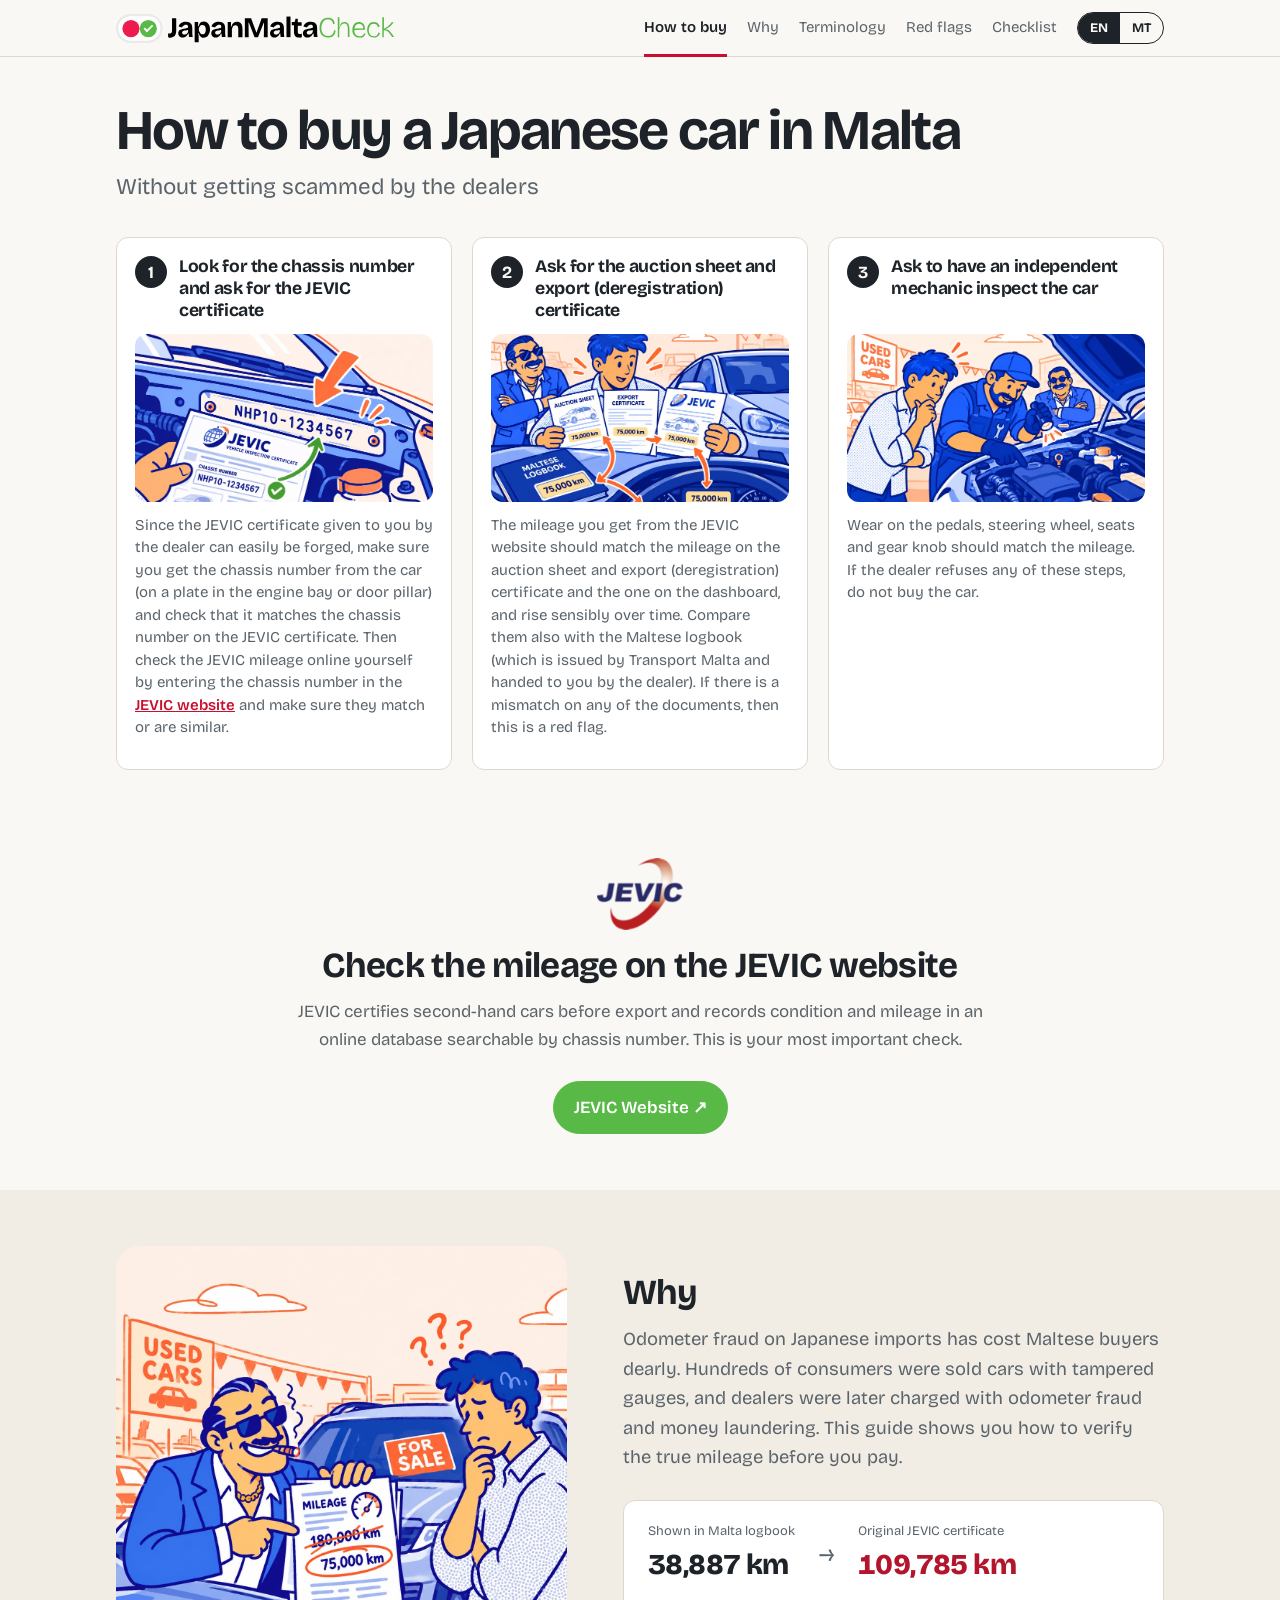
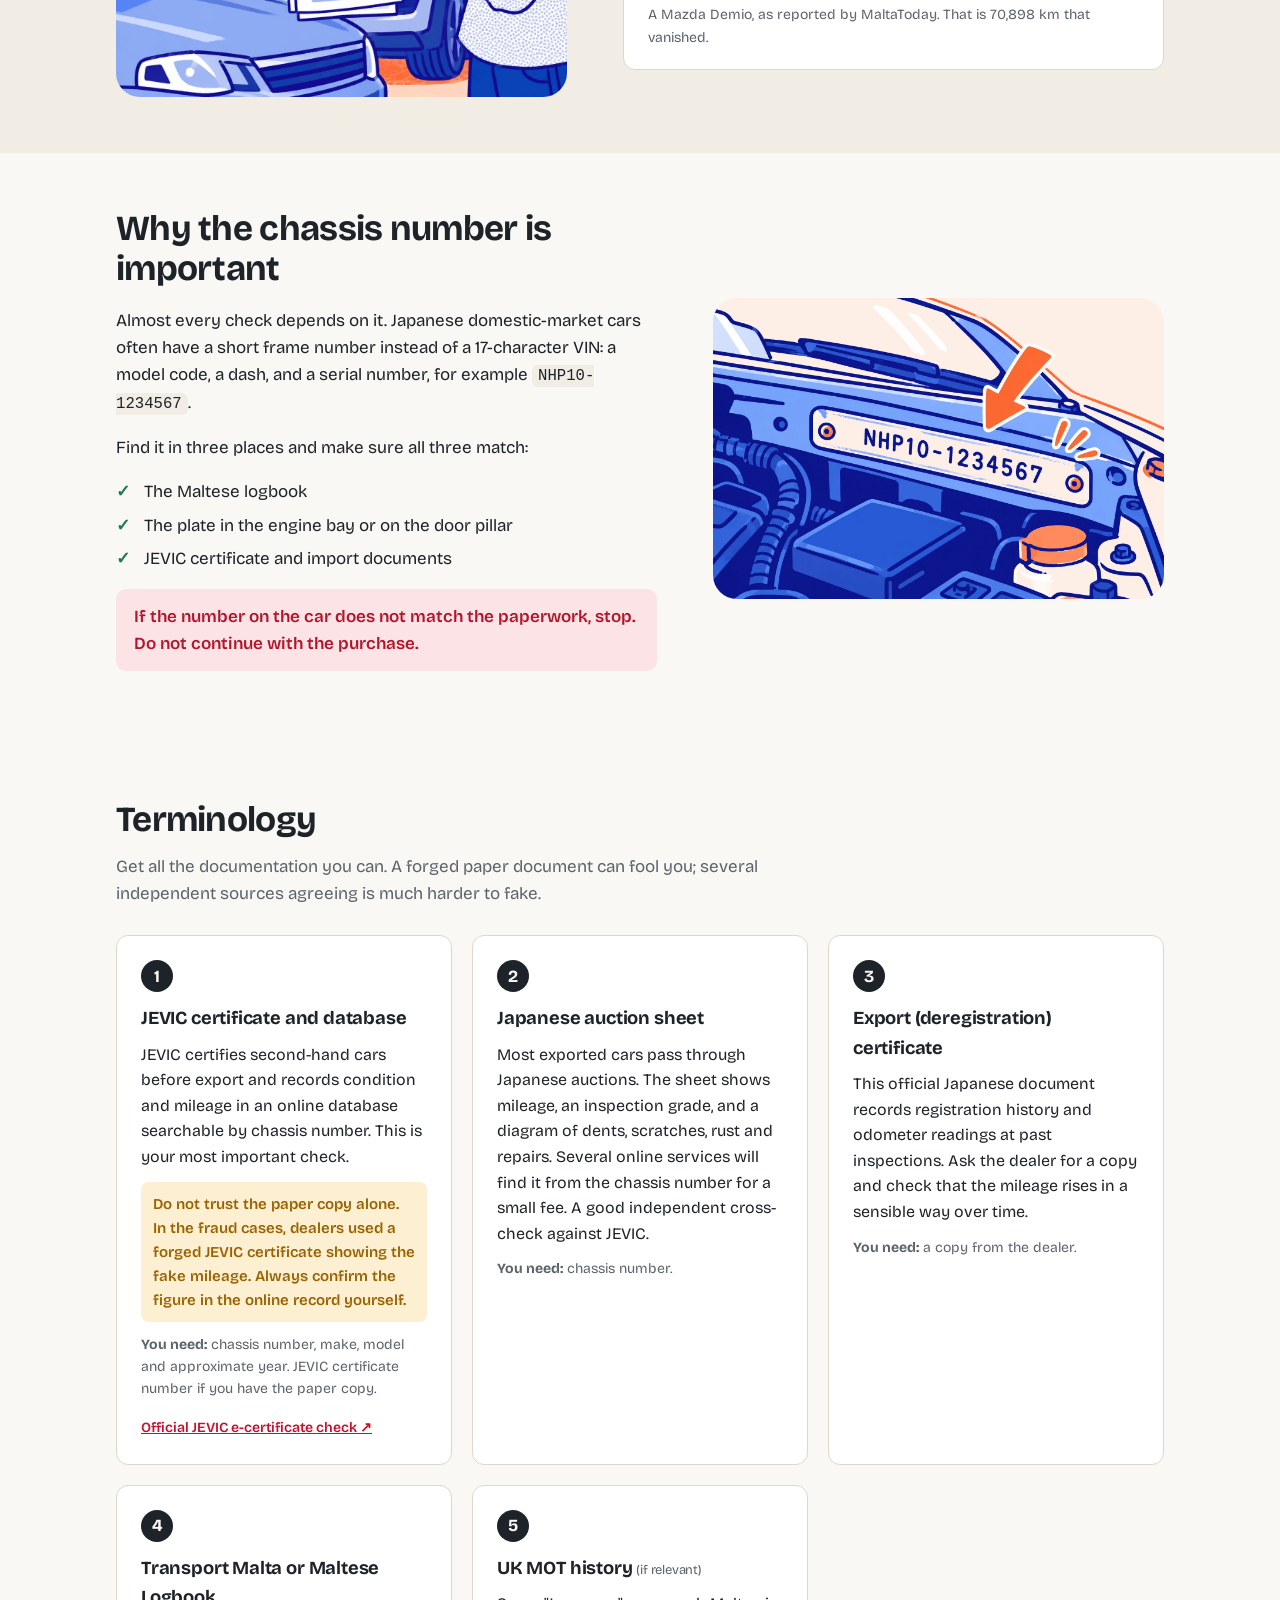
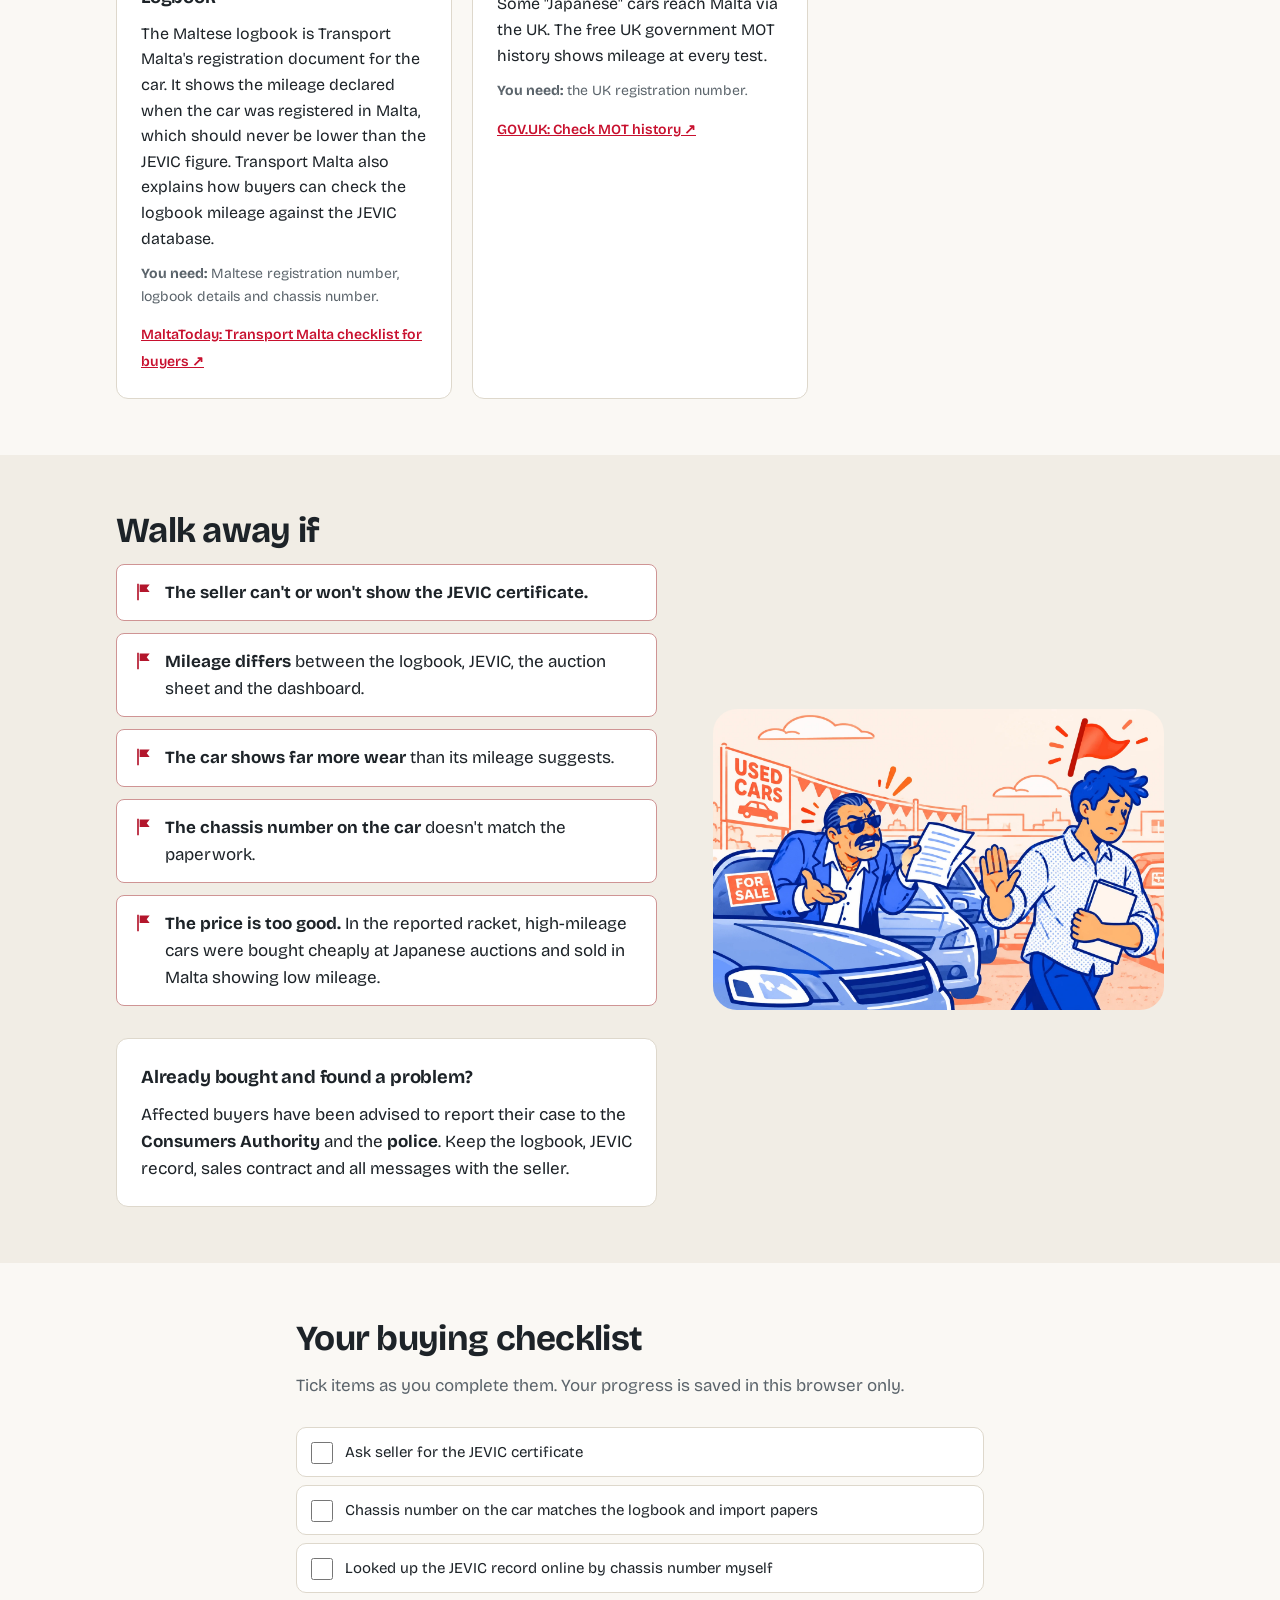
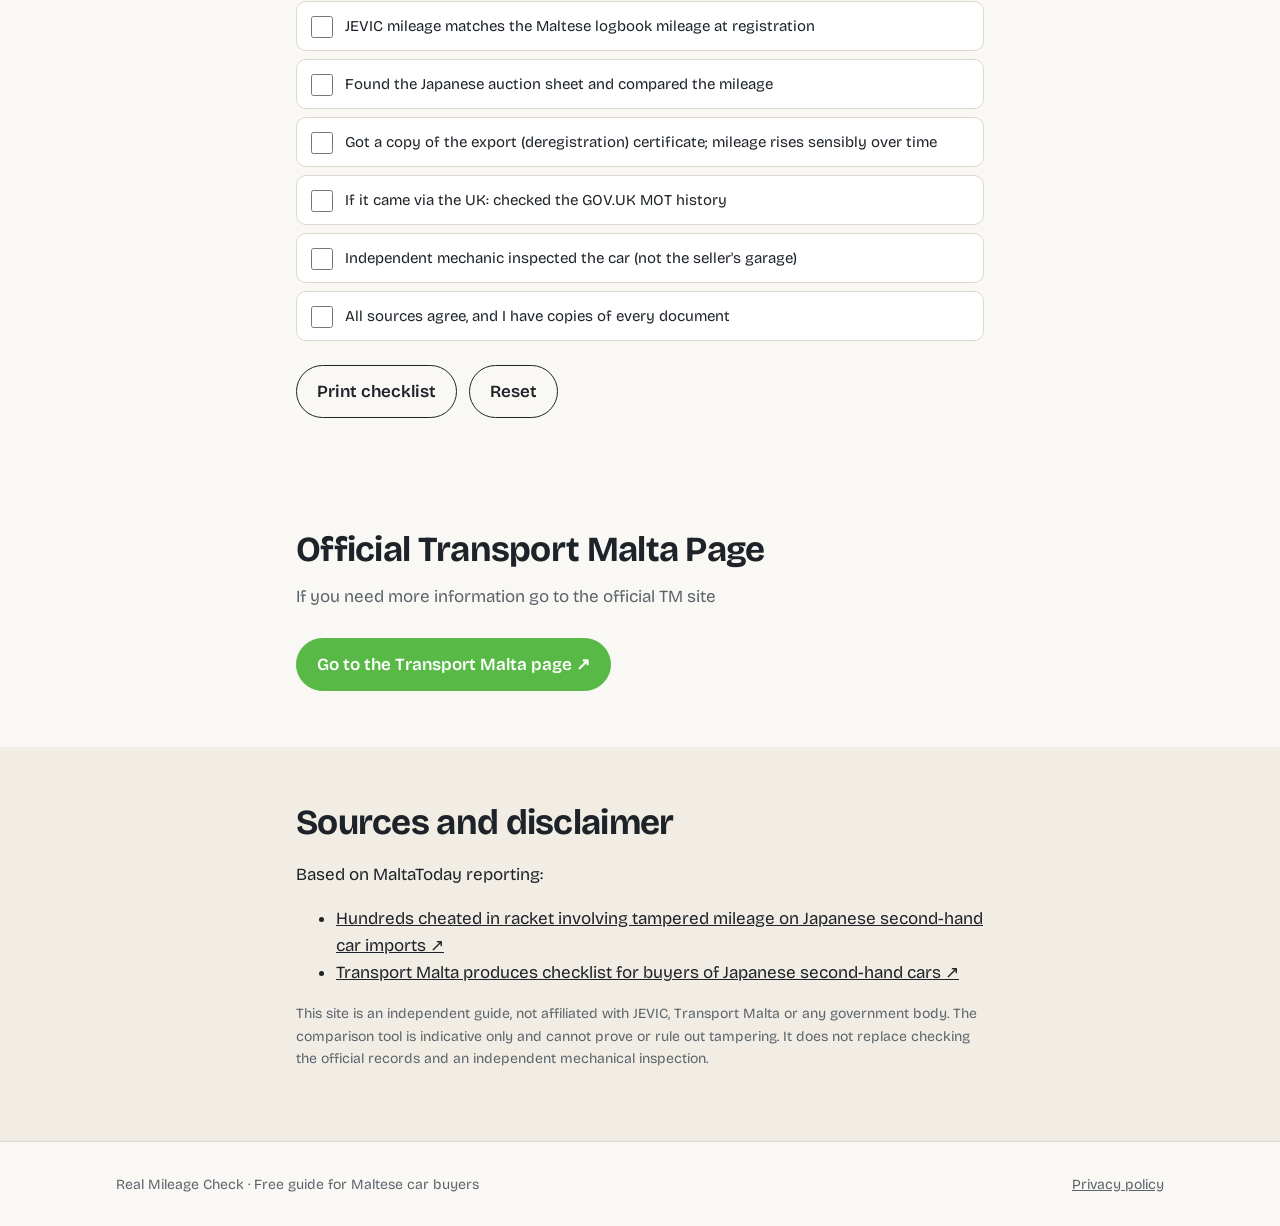
==== index.html @ 754ce918 "Add files via upload" ====
<!doctype html>
<html lang="en">
<head>
<meta charset="utf-8">
<meta name="viewport" content="width=device-width, initial-scale=1">
<title>Real Mileage Check – Japanese Imports in Malta</title>
<meta name="description" content="Free guide for Maltese buyers of Japanese second-hand cars. Check the chassis number against JEVIC, auction sheets and your logbook before you pay.">
<link rel="preconnect" href="https://fonts.googleapis.com">
<link rel="preconnect" href="https://fonts.gstatic.com" crossorigin>
<link href="https://fonts.googleapis.com/css2?family=Bricolage+Grotesque:opsz,wght@12..96,400..800&display=swap" rel="stylesheet">
<link rel="stylesheet" href="styles.css">
</head>
<body>

<header class="top">
  <div class="wrap top-inner">
    <a class="brand" href="#top" aria-label="Real Mileage Check home">
      <img src="logo.svg" alt="JMC" class="logo" width="282" height="29">
    </a>
    <div class="top-right">
      <nav aria-label="Main">
        <a href="#top" data-i18n="nav.check">How to buy</a>
        <a href="#why" data-i18n="nav.why">Why</a>
        <a href="#sources" data-i18n="nav.sources">Terminology</a>
        <a href="#flags" data-i18n="nav.flags">Red flags</a>
        <a href="#checklist" data-i18n="nav.checklist">Checklist</a>
      </nav>
      <div class="lang" role="group" aria-label="Language">
        <button type="button" data-lang="en" aria-pressed="true">EN</button>
        <button type="button" data-lang="mt" aria-pressed="false">MT</button>
      </div>
    </div>
  </div>
</header>

<main>

<section class="hero" id="top">
  <div class="wrap">
    <h1 data-i18n="hero.h1">How to buy a Japanese car in Malta</h1>
    <p class="hero-sub" data-i18n="hero.sub">Without getting scammed by the dealers</p>
    <ol class="steps">
      <li class="step">
        <div class="step-head">
          <span class="num" aria-hidden="true">1</span>
          <h2 data-i18n="step1.h">Look for the chassis number and ask for the JEVIC certificate</h2>
        </div>
        <img class="step-img" src="jevic-chassis.webp" alt="A JEVIC certificate held next to the engine-bay plate, with an arrow showing that both chassis numbers match" width="768" height="512" data-i18n-alt="step1.alt">
        <p data-i18n="step1.p">Since the JEVIC certificate given to you by the dealer can easily be forged, make sure you get the chassis number from the car (on a plate in the engine bay or door pillar) and check that it matches the chassis number on the JEVIC certificate. Then check the JEVIC mileage online yourself by entering the chassis number in the <a href="https://ecert.jenesis-it.com/odo" target="_blank" rel="noopener">JEVIC website</a> and make sure they match or are similar.</p>
      </li>
      <li class="step">
        <div class="step-head">
          <span class="num" aria-hidden="true">2</span>
          <h2 data-i18n="step2.h">Ask for the auction sheet and export (deregistration) certificate</h2>
        </div>
        <img class="step-img" src="compare-docs.webp" alt="A buyer holding the auction sheet, export (deregistration) certificate and JEVIC certificate, all showing 75,000 km, matching the Maltese logbook and the dashboard" width="768" height="512" data-i18n-alt="step2.alt">
        <p data-i18n="step2.p">The mileage you get from the JEVIC website should match the mileage on the auction sheet and export (deregistration) certificate and the one on the dashboard, and rise sensibly over time. Compare them also with the Maltese logbook (which is issued by Transport Malta and handed to you by the dealer). If there is a mismatch on any of the documents, then this is a red flag.</p>
      </li>
      <li class="step">
        <div class="step-head">
          <span class="num" aria-hidden="true">3</span>
          <h2 data-i18n="step3.h">Ask to have an independent mechanic inspect the car</h2>
        </div>
        <img class="step-img" src="mechanic.webp" alt="An independent mechanic inspecting a car engine with a torch while the buyer watches and the dealer looks on with arms crossed" width="768" height="512" data-i18n-alt="step3.alt">
        <p data-i18n="step3.p">Wear on the pedals, steering wheel, seats and gear knob should match the mileage. If the dealer refuses any of these steps, do not buy the car.</p>
      </li>
    </ol>
  </div>
</section>

<section class="sec" id="jevic-check">
  <div class="wrap narrow">
    <img class="jevic-logo" src="jevic-logo.png" alt="JEVIC logo" width="86" height="72">
    <h2 data-i18n="jevic.h">Check the mileage on the JEVIC website</h2>
    <p class="sub" data-i18n="jevic.sub">JEVIC certifies second-hand cars before export and records condition and mileage in an online database searchable by chassis number. This is your most important check.</p>
    <a class="btn primary" id="jevic-lookup" href="https://www.jevic.com/en/customerportal/" target="_blank" rel="noopener" data-i18n="lookup.btn">JEVIC Website ↗</a>
  </div>
</section>

<section class="sec alt" id="why">
  <div class="wrap why-grid">
    <div class="why-text">
    <h2 data-i18n="why.h">Why</h2>
    <p class="lead" data-i18n="why.lead">Odometer fraud on Japanese imports has cost Maltese buyers dearly. Hundreds of consumers were sold cars with tampered gauges, and dealers were later charged with odometer fraud and money laundering. This guide shows you how to verify the true mileage before you pay.</p>
    <dl class="case" aria-label="Real case from the 2022 reports">
      <div><dt data-i18n="case.l1">Shown in Malta logbook</dt><dd>38,887 km</dd></div>
      <div class="arrow" aria-hidden="true">→</div>
      <div><dt data-i18n="case.l2">Original JEVIC certificate</dt><dd class="bad">109,785 km</dd></div>
      <p class="case-note" data-i18n="case.note">A Mazda Demio, as reported by MaltaToday. That is 70,898 km that vanished.</p>
    </dl>
    </div>
    <img class="why-img" src="why.webp" alt="A used car dealer pointing at a mileage document that shows 180,000 km crossed out and 75,000 km written in, while a worried buyer looks on" width="627" height="627" loading="lazy" data-i18n-alt="why.alt">
  </div>
</section>

<section class="sec" id="chassis-info">
  <div class="wrap chassis-grid">
    <div class="chassis-text">
    <h2 data-i18n="chassis.h">Why the chassis number is important</h2>
    <p data-i18n="chassis.p1">Almost every check depends on it. Japanese domestic-market cars often have a short frame number instead of a 17-character VIN: a model code, a dash, and a serial number, for example <code>NHP10-1234567</code>.</p>
    <p data-i18n="chassis.p2">Find it in three places and make sure all three match:</p>
    <ul class="ticks">
      <li data-i18n="chassis.l1">The Maltese logbook</li>
      <li data-i18n="chassis.l2">The plate in the engine bay or on the door pillar</li>
      <li data-i18n="chassis.l3">JEVIC certificate and import documents</li>
    </ul>
    <p class="note" data-i18n="chassis.note">If the number on the car does not match the paperwork, stop. Do not continue with the purchase.</p>
    </div>
    <img class="chassis-img" src="chassis.webp" alt="Engine bay of a Japanese car with an arrow pointing to the frame number plate reading NHP10-1234567" width="768" height="512" loading="lazy" data-i18n-alt="chassis.alt">
  </div>
</section>

<section class="sec" id="sources">
  <div class="wrap">
    <h2 data-i18n="src.h">Terminology</h2>
    <p class="sub" data-i18n="src.sub">Get all the documentation you can. A forged paper document can fool you; several independent sources agreeing is much harder to fake.</p>

    <div class="cards">
      <article class="card">
        <span class="num">1</span>
        <h3 data-i18n="s1.h">JEVIC certificate and database</h3>
        <p data-i18n="s1.p">JEVIC certifies second-hand cars before export and records condition and mileage in an online database searchable by chassis number. This is your most important check.</p>
        <p class="warn" data-i18n="s1.warn">Do not trust the paper copy alone. In the fraud cases, dealers used a forged JEVIC certificate showing the fake mileage. Always confirm the figure in the online record yourself.</p>
        <p class="need" data-i18n="s1.need"><strong>You need:</strong> chassis number, make, model and approximate year. JEVIC certificate number if you have the paper copy.</p>
        <a class="ext" href="https://ecert.jenesis-it.com/odo" target="_blank" rel="noopener" data-i18n="s1.link">Official JEVIC e-certificate check ↗</a>
      </article>

      <article class="card">
        <span class="num">2</span>
        <h3 data-i18n="s3.h">Japanese auction sheet</h3>
        <p data-i18n="s3.p">Most exported cars pass through Japanese auctions. The sheet shows mileage, an inspection grade, and a diagram of dents, scratches, rust and repairs. Several online services will find it from the chassis number for a small fee. A good independent cross-check against JEVIC.</p>
        <p class="need" data-i18n="s3.need"><strong>You need:</strong> chassis number.</p>
      </article>

      <article class="card">
        <span class="num">3</span>
        <h3 data-i18n="s4.h">Export (deregistration) certificate</h3>
        <p data-i18n="s4.p">This official Japanese document records registration history and odometer readings at past inspections. Ask the dealer for a copy and check that the mileage rises in a sensible way over time.</p>
        <p class="need" data-i18n="s4.need"><strong>You need:</strong> a copy from the dealer.</p>
      </article>

      <article class="card">
        <span class="num">4</span>
        <h3 data-i18n="s2.h">Transport Malta or Maltese Logbook</h3>
        <p data-i18n="s2.p">The Maltese logbook is Transport Malta's registration document for the car. It shows the mileage declared when the car was registered in Malta, which should never be lower than the JEVIC figure. Transport Malta also explains how buyers can check the logbook mileage against the JEVIC database.</p>
        <p class="need" data-i18n="s2.need"><strong>You need:</strong> Maltese registration number, logbook details and chassis number.</p>
        <a class="ext" href="https://www.maltatoday.com.mt/news/national/117196/transport_malta_produces_checklist_for_buyers_of_japanese_secondhand_cars" target="_blank" rel="noopener" data-i18n="s2.link">MaltaToday: Transport Malta checklist for buyers ↗</a>
      </article>

      <article class="card">
        <span class="num">5</span>
        <h3 data-i18n="s5.h">UK MOT history <span class="opt">(if relevant)</span></h3>
        <p data-i18n="s5.p">Some "Japanese" cars reach Malta via the UK. The free UK government MOT history shows mileage at every test.</p>
        <p class="need" data-i18n="s5.need"><strong>You need:</strong> the UK registration number.</p>
        <a class="ext" href="https://www.gov.uk/check-mot-history" target="_blank" rel="noopener" data-i18n="s5.link">GOV.UK: Check MOT history ↗</a>
      </article>
    </div>
  </div>
</section>

<aside class="ad-slot" data-slot="a" hidden aria-label="Advertisement"><span class="ad-label" data-i18n="ad.label">Advertisement</span></aside>

<section class="sec alt" id="flags">
  <div class="wrap flags-grid">
    <div class="flags-text">
    <h2 data-i18n="flags.h">Walk away if</h2>
    <ul class="flags">
      <li data-i18n="flags.1"><strong>The seller can't or won't show the JEVIC certificate.</strong></li>
      <li data-i18n="flags.2"><strong>Mileage differs</strong> between the logbook, JEVIC, the auction sheet and the dashboard.</li>
      <li data-i18n="flags.3"><strong>The car shows far more wear</strong> than its mileage suggests.</li>
      <li data-i18n="flags.4"><strong>The chassis number on the car</strong> doesn't match the paperwork.</li>
      <li data-i18n="flags.5"><strong>The price is too good.</strong> In the reported racket, high-mileage cars were bought cheaply at Japanese auctions and sold in Malta showing low mileage.</li>
    </ul>
    <div class="callout">
      <h3 data-i18n="flags.ch">Already bought and found a problem?</h3>
      <p data-i18n="flags.cp">Affected buyers have been advised to report their case to the <strong>Consumers Authority</strong> and the <strong>police</strong>. Keep the logbook, JEVIC record, sales contract and all messages with the seller.</p>
    </div>
    </div>
    <img class="flags-img" src="redflag.webp" alt="A buyer holding up a hand to stop a pushy car dealer, with a red flag above the buyer's head" width="768" height="512" loading="lazy" data-i18n-alt="flags.alt">
  </div>
</section>

<section class="sec" id="checklist">
  <div class="wrap narrow">
    <h2 data-i18n="chk.h">Your buying checklist</h2>
    <p class="sub" data-i18n="chk.sub">Tick items as you complete them. Your progress is saved in this browser only.</p>
    <ul class="check" id="checklist-list"></ul>
    <div class="actions">
      <button class="btn" id="print-btn" type="button" data-i18n="chk.print">Print checklist</button>
      <button class="btn" id="reset-check" type="button" data-i18n="chk.reset">Reset</button>
    </div>
  </div>
</section>

<aside class="ad-slot" data-slot="b" hidden aria-label="Advertisement"><span class="ad-label" data-i18n="ad.label">Advertisement</span></aside>

<section class="sec" id="transport-malta">
  <div class="wrap narrow">
    <h2 data-i18n="tm.h">Official Transport Malta Page</h2>
    <p class="sub" data-i18n="tm.sub">If you need more information go to the official TM site</p>
    <a class="btn primary" href="https://www.transport.gov.mt/news/how-to-check-if-your-car-has-been-tampered-with-5644" target="_blank" rel="noopener" data-i18n="tm.btn">Go to the Transport Malta page ↗</a>
  </div>
</section>

<section class="sec alt" id="about">
  <div class="wrap narrow">
    <h2 data-i18n="about.h">Sources and disclaimer</h2>
    <p data-i18n="about.p">Based on MaltaToday reporting:</p>
    <ul>
      <li><a href="https://maltatoday.com.mt/news/national/117134/hundreds_cheated_racket_tampered_mileage_japanese_car_imports" target="_blank" rel="noopener" data-i18n="about.l1">Hundreds cheated in racket involving tampered mileage on Japanese second-hand car imports ↗</a></li>
      <li><a href="https://www.maltatoday.com.mt/news/national/117196/transport_malta_produces_checklist_for_buyers_of_japanese_secondhand_cars" target="_blank" rel="noopener" data-i18n="about.l2">Transport Malta produces checklist for buyers of Japanese second-hand cars ↗</a></li>
    </ul>
    <p class="small" data-i18n="about.small">This site is an independent guide, not affiliated with JEVIC, Transport Malta or any government body. The comparison tool is indicative only and cannot prove or rule out tampering. It does not replace checking the official records and an independent mechanical inspection.</p>
  </div>
</section>

</main>

<footer class="foot"><div class="wrap foot-inner"><span data-i18n="foot">Real Mileage Check · Free guide for Maltese car buyers</span> <a href="privacy.html" data-i18n="foot.privacy">Privacy policy</a></div></footer>

<script src="i18n.js"></script>
<script src="app.js"></script>
<script src="ads.js"></script>
</body>
</html>
---- styles.css ----
:root {
  --bg: #faf8f4;
  --bg-alt: #f1ede5;
  --surface: #ffffff;
  --ink: #1d2328;
  --muted: #5b646b;
  --line: #ded8cc;
  --accent: #c8102e;
  --accent-ink: #ffffff;
  --cta: #59b947;
  --cta-ink: #ffffff;
  --ok: #1f7a4d;
  --ok-bg: #e3f3ea;
  --warn: #9a6200;
  --warn-bg: #fdf0d2;
  --bad: #b3162c;
  --bad-bg: #fbe3e6;
  --radius: 12px;
  --font: "Bricolage Grotesque", -apple-system, BlinkMacSystemFont, "Segoe UI", Roboto, "Helvetica Neue", Arial, sans-serif;
}
@media (prefers-color-scheme: dark) {
  :root {
    --bg: #14181b;
    --bg-alt: #1b2024;
    --surface: #20262b;
    --ink: #eceff1;
    --muted: #9aa5ad;
    --line: #333c43;
    --accent: #ff4d63;
    --accent-ink: #14181b;
    --cta: #59b947;
    --cta-ink: #ffffff;
    --ok: #62d49a;
    --ok-bg: #173226;
    --warn: #f0b84a;
    --warn-bg: #3a2d10;
    --bad: #ff7d8d;
    --bad-bg: #3b161c;
  }
}

* { box-sizing: border-box; }
html { scroll-behavior: smooth; scroll-padding-top: 72px; }
body {
  margin: 0;
  background: var(--bg);
  color: var(--ink);
  font-family: var(--font);
  line-height: 1.6;
  font-size: 17px;
}
a { color: inherit; }
code { background: var(--bg-alt); padding: 2px 6px; border-radius: 6px; font-size: .92em; }

.wrap { width: 100%; max-width: 1080px; margin: 0 auto; padding: 0 16px; }
.wrap.narrow { max-width: 720px; }

/* header */
.top { position: sticky; top: 0; z-index: 10; background: color-mix(in srgb, var(--bg) 92%, transparent); backdrop-filter: blur(8px); border-bottom: 1px solid var(--line); }
.top-inner { display: flex; align-items: center; justify-content: space-between; gap: 16px; min-height: 56px; }
.brand { display: flex; align-items: center; gap: 10px; font-weight: 700; text-decoration: none; letter-spacing: -.01em; }
.top nav { display: flex; gap: 20px; font-size: 15px; }
.top nav a { text-decoration: none; color: var(--muted); }
.top nav a:hover { color: var(--ink); }
.top nav a, .brand span { white-space: nowrap; }
@media (max-width: 900px) { .top nav a:not(:first-child) { display: none; } }

.top-right { display: flex; align-items: center; gap: 20px; }
.lang { display: inline-flex; border: 1.5px solid var(--ink); border-radius: 999px; overflow: hidden; }
.lang button { font: inherit; font-size: 13px; font-weight: 700; padding: 5px 12px; border: 0; background: transparent; color: var(--ink); cursor: pointer; }
.lang button[aria-pressed="true"] { background: var(--ink); color: var(--bg); }

/* hero */
.hero { padding: 64px 0 48px; }
.eyebrow { text-transform: uppercase; letter-spacing: .12em; font-size: 13px; font-weight: 700; color: var(--accent); margin: 0 0 12px; }
h1 { font-size: clamp(2rem, 5.5vw, 3.6rem); line-height: 1.08; letter-spacing: -.03em; margin: 0 0 20px; max-width: 18ch; }
h1 em { font-style: normal; color: var(--accent); }
.lead { font-size: 1.15rem; color: var(--muted); max-width: 62ch; margin: 0 0 28px; }
h2 { font-size: clamp(1.6rem, 3.5vw, 2.2rem); letter-spacing: -.02em; line-height: 1.15; margin: 0 0 12px; }
h3 { font-size: 1.15rem; margin: 0 0 8px; letter-spacing: -.01em; }
.sub { color: var(--muted); max-width: 64ch; margin: 0 0 28px; }

.cta-row { display: flex; flex-wrap: wrap; gap: 12px; margin-bottom: 40px; }
.btn { font: inherit; font-weight: 600; padding: 12px 20px; border-radius: 999px; border: 1.5px solid var(--ink); background: transparent; color: var(--ink); cursor: pointer; text-decoration: none; display: inline-block; }
.btn:hover { background: var(--bg-alt); }
.btn.primary { background: var(--cta); border-color: var(--cta); color: var(--cta-ink); }
.btn.primary:hover { filter: brightness(1.08); }
:focus-visible { outline: 3px solid var(--accent); outline-offset: 2px; }

.case { display: flex; flex-wrap: wrap; align-items: center; gap: 16px 24px; padding: 20px 24px; background: var(--surface); border: 1px solid var(--line); border-radius: var(--radius); margin: 0; max-width: 640px; }
.case dt { font-size: 13px; color: var(--muted); }
.case dd { margin: 0; font-size: 1.8rem; font-weight: 800; letter-spacing: -.02em; font-variant-numeric: tabular-nums; }
.case dd.bad { color: var(--bad); }
.case .arrow { font-size: 1.6rem; color: var(--muted); }
.case-note { flex-basis: 100%; margin: 0; font-size: 14px; color: var(--muted); }

/* sections */
.sec { padding: 56px 0; }
.sec.alt { background: var(--bg-alt); }
.note { padding: 14px 18px; background: var(--bad-bg); color: var(--bad); border-radius: 10px; font-weight: 600; }
.ticks { padding: 0; list-style: none; }
.ticks li { padding-left: 28px; position: relative; margin: 6px 0; }
.ticks li::before { content: "✓"; position: absolute; left: 0; color: var(--ok); font-weight: 800; }

/* tool */
.tool { background: var(--surface); border: 1px solid var(--line); border-radius: var(--radius); padding: 24px; }
fieldset { border: 0; padding: 0; margin: 0 0 24px; min-width: 0; }
legend { font-weight: 700; margin-bottom: 12px; padding: 0; font-size: 1.05rem; }
.grid { display: grid; grid-template-columns: repeat(auto-fit, minmax(260px, 1fr)); gap: 16px; }
.grid legend { grid-column: 1 / -1; }
label { display: flex; flex-direction: column; gap: 6px; font-size: 15px; font-weight: 600; }
input { font: inherit; font-weight: 400; padding: 11px 12px; border: 1.5px solid var(--line); border-radius: 8px; background: var(--bg); color: var(--ink); width: 100%; }
input:focus { border-color: var(--accent); outline: none; box-shadow: 0 0 0 3px color-mix(in srgb, var(--accent) 25%, transparent); }
.hint { font-size: 13px; font-weight: 400; color: var(--muted); min-height: 1em; }
.hint.good { color: var(--ok); } .hint.bad { color: var(--bad); }
.opt { font-weight: 400; color: var(--muted); font-size: 13px; }
.tag.key { font-size: 11px; font-weight: 700; text-transform: uppercase; letter-spacing: .06em; background: var(--accent); color: var(--accent-ink); padding: 2px 8px; border-radius: 999px; margin-left: 6px; vertical-align: middle; }
.actions { display: flex; gap: 12px; flex-wrap: wrap; }

/* result */
.result { margin-top: 24px; border-radius: var(--radius); border: 2px solid; padding: 24px; }
.result.ok { border-color: var(--ok); background: var(--ok-bg); }
.result.warn { border-color: var(--warn); background: var(--warn-bg); }
.result.bad { border-color: var(--bad); background: var(--bad-bg); }
.result h3 { font-size: 1.5rem; margin: 0 0 6px; }
.result.ok h3 { color: var(--ok); } .result.warn h3 { color: var(--warn); } .result.bad h3 { color: var(--bad); }
.result ul { margin: 12px 0 0; padding-left: 20px; }
.rows { width: 100%; border-collapse: collapse; margin: 16px 0; font-variant-numeric: tabular-nums; font-size: 15px; }
.rows th, .rows td { text-align: left; padding: 8px 10px; border-bottom: 1px solid color-mix(in srgb, var(--ink) 15%, transparent); }
.rows td:nth-child(2), .rows td:nth-child(3), .rows th:nth-child(2), .rows th:nth-child(3) { text-align: right; }
.rows .flag { color: var(--bad); font-weight: 700; }
.result .small { font-size: 13px; color: var(--muted); margin-top: 16px; }

/* cards */
.cards { display: grid; grid-template-columns: repeat(auto-fit, minmax(300px, 1fr)); gap: 20px; }
.card { position: relative; background: var(--surface); border: 1px solid var(--line); border-radius: var(--radius); padding: 24px; }
.card .num { display: inline-grid; place-items: center; width: 32px; height: 32px; border-radius: 50%; background: var(--ink); color: var(--bg); font-weight: 700; margin-bottom: 12px; }
.card p { margin: 0 0 12px; font-size: 16px; }
.card .warn { background: var(--warn-bg); color: var(--warn); padding: 10px 12px; border-radius: 8px; font-size: 15px; font-weight: 600; }
.card .need { color: var(--muted); font-size: 14px; }
.ext { font-size: 14px; font-weight: 600; color: var(--accent); }

/* flags */
.flags { list-style: none; padding: 0; margin: 0 0 32px; display: grid; gap: 12px; }
.flags li { padding: 14px 18px 14px 48px; position: relative; background: var(--surface); border: 1px solid var(--line); border-color: color-mix(in srgb, var(--bad) 35%, var(--line)); border-radius: 8px; }
.flags li::before { content: ""; position: absolute; left: 16px; top: 17px; width: 20px; height: 20px; background: var(--bad); -webkit-mask: url("data:image/svg+xml,%3Csvg xmlns='http://www.w3.org/2000/svg' viewBox='0 0 24 24'%3E%3Cpath d='M5 2h2v20H5z'/%3E%3Cpath d='M8 3h12l-3.5 4.5L20 12H8z'/%3E%3C/svg%3E") center / contain no-repeat; mask: url("data:image/svg+xml,%3Csvg xmlns='http://www.w3.org/2000/svg' viewBox='0 0 24 24'%3E%3Cpath d='M5 2h2v20H5z'/%3E%3Cpath d='M8 3h12l-3.5 4.5L20 12H8z'/%3E%3C/svg%3E") center / contain no-repeat; }
.callout { background: var(--surface); border: 1px solid var(--line); border-radius: var(--radius); padding: 24px; }
.callout p { margin: 0; }

/* checklist */
.check { list-style: none; padding: 0; margin: 0 0 24px; display: grid; gap: 8px; }
.check label { flex-direction: row; align-items: flex-start; gap: 12px; padding: 12px 14px; background: var(--surface); border: 1px solid var(--line); border-radius: 10px; font-weight: 400; cursor: pointer; }
.check input { width: 22px; height: 22px; margin: 2px 0 0; flex: none; accent-color: var(--accent); }
.check input:checked + span { color: var(--muted); text-decoration: line-through; }
.small { font-size: 14px; color: var(--muted); }

.foot { padding: 32px 0; border-top: 1px solid var(--line); color: var(--muted); font-size: 14px; }

@media print {
  .top, .hero, .sec:not(#checklist), .foot, .actions { display: none; }
  body { background: #fff; color: #000; }
}
@media (prefers-reduced-motion: reduce) { html { scroll-behavior: auto; } }

/* hero with form */
.hero-grid { display: grid; grid-template-columns: 1fr; gap: 32px; align-items: start; }
@media (min-width: 900px) { .hero-grid { grid-template-columns: 5fr 6fr; gap: 56px; } .hero { padding-top: 72px; } }
.hero-text h1 { max-width: 12ch; }
.hero .lead { margin-bottom: 0; }
.main-field { margin-bottom: 20px; }
.optional { border-top: 1px dashed var(--line); margin: 0 0 20px; padding-top: 4px; }
.optional summary { cursor: pointer; font-weight: 600; padding: 12px 0; list-style: none; display: flex; align-items: center; gap: 8px; }
.optional summary::-webkit-details-marker { display: none; }
.optional summary::before { content: "+"; display: inline-grid; place-items: center; width: 24px; height: 24px; border: 1.5px solid var(--ink); border-radius: 50%; font-weight: 700; line-height: 1; }
.optional[open] summary::before { content: "−"; }
.optional .hint { margin: 0 0 16px; }
.optional fieldset:last-child { margin-bottom: 4px; }
.privacy { margin: 16px 0 0; }
.hero .result { margin-top: 16px; }
.sec .lead { max-width: 64ch; }

/* hide number spinners */
input[type=number] { -moz-appearance: textfield; appearance: textfield; }
input[type=number]::-webkit-outer-spin-button,
input[type=number]::-webkit-inner-spin-button { -webkit-appearance: none; margin: 0; }

/* logo */
.logo { display: block; height: 29px; width: auto; max-width: 62vw; }
@media (prefers-color-scheme: dark) { .logo { background: #fff; padding: 6px 10px; border-radius: 8px; box-sizing: content-box; } }

/* why section */
.why-grid { display: grid; grid-template-columns: 1fr; gap: 32px; align-items: center; }
@media (min-width: 900px) { .why-grid { grid-template-columns: 5fr 6fr; gap: 56px; } .why-img { order: -1; } }
.why-img { width: 100%; height: auto; border-radius: 24px; display: block; }

/* active nav link */
.top nav a { padding: 6px 0; border-bottom: 2px solid transparent; }
.top nav a.active { color: var(--ink); border-bottom-color: var(--accent); font-weight: 600; }

/* nav underline sits on the header's bottom border */
.top-inner { align-items: stretch; }
.brand { align-self: center; }
.top-right { align-items: stretch; }
.lang { align-self: center; }
.top nav { align-items: stretch; }
.top nav a { display: flex; align-items: center; padding: 0; margin-bottom: -1px; border-bottom: 3px solid transparent; }
.top nav a.active { border-bottom-color: var(--accent); }

/* chassis section with image */
.chassis-grid { display: grid; grid-template-columns: 1fr; gap: 32px; align-items: center; }
@media (min-width: 900px) { .chassis-grid { grid-template-columns: 6fr 5fr; gap: 56px; } }
.chassis-img { width: 100%; height: auto; border-radius: 24px; display: block; }

/* info icons and popups */
.lbl { position: relative; display: inline-flex; align-items: center; flex-wrap: wrap; gap: 6px; }
.info { width: 20px; height: 20px; padding: 0; border-radius: 50%; border: 1.5px solid var(--muted); background: transparent; color: var(--muted); font: italic 700 12px/1 Georgia, serif; cursor: pointer; display: inline-grid; place-items: center; flex: none; }
.info[aria-expanded="true"] { border-color: var(--ink); background: var(--ink); color: var(--bg); }
.pop { position: absolute; left: 0; top: calc(100% + 8px); z-index: 20; width: min(320px, 82vw); padding: 12px 14px; background: var(--ink); color: var(--bg); border-radius: 10px; font-size: 14px; font-weight: 400; line-height: 1.5; box-shadow: 0 8px 24px rgba(0,0,0,.2); }
.pop[hidden] { display: none; }
.pop::before { content: ""; position: absolute; top: -5px; left: 18px; width: 10px; height: 10px; background: var(--ink); transform: rotate(45deg); }

/* JEVIC lookup */
.lookup { margin: -4px 0 20px; }
.lookup .btn { padding: 8px 16px; font-size: 15px; }
.lookup .hint { margin: 8px 0 0; }

.inline-check { flex-direction: row; align-items: center; gap: 10px; font-weight: 400; grid-column: 1 / -1; cursor: pointer; }
.inline-check input { width: 20px; height: 20px; accent-color: var(--accent); flex: none; }

/* hero steps */
.hero h1 { max-width: 26ch; margin-bottom: 36px; }
.steps { list-style: none; margin: 0; padding: 0; display: grid; grid-template-columns: repeat(auto-fit, minmax(260px, 1fr)); gap: 20px; }
.step { background: var(--surface); border: 1px solid var(--line); border-radius: var(--radius); padding: 24px; display: flex; flex-direction: column; align-items: flex-start; }
.step .num { display: inline-grid; place-items: center; width: 32px; height: 32px; border-radius: 50%; background: var(--ink); color: var(--bg); font-weight: 700; margin-bottom: 12px; }
.step h2 { font-size: 1.2rem; line-height: 1.25; margin: 0 0 8px; }
.step p { margin: 0 0 16px; font-size: 16px; color: var(--muted); }
.step .btn { margin-top: auto; }
@media (min-width: 760px) { .steps { grid-template-columns: repeat(3, 1fr); } }

.step-img { width: 100%; height: auto; border-radius: 12px; display: block; margin-bottom: 16px; }

.step-head { display: flex; align-items: center; gap: 12px; margin-bottom: 16px; }
.step-head .num { margin-bottom: 0; flex: none; }
.step-head h2 { margin: 0; }

/* red flags with image */
.flags-grid { display: grid; grid-template-columns: 1fr; gap: 32px; align-items: center; }
@media (min-width: 900px) { .flags-grid { grid-template-columns: 6fr 5fr; gap: 56px; } }
.flags-img { width: 100%; height: auto; border-radius: 24px; display: block; }

.step .step-hint { margin: 8px 0 0; font-size: 13px; color: var(--muted); }

/* tighter hero so the steps show above the fold on laptops */
.hero { padding: 28px 0 40px; }
@media (min-width: 900px) { .hero { padding-top: 28px; } }
.hero h1 { font-size: clamp(1.9rem, 3.6vw, 2.8rem); margin-bottom: 20px; max-width: 30ch; }
.step { padding: 18px; }
.step-head { margin-bottom: 12px; }
.step h2 { font-size: 1.1rem; }
.step-img { margin-bottom: 12px; }
.step p { font-size: 15px; margin-bottom: 12px; line-height: 1.5; }
.step-img { aspect-ratio: 16 / 9; object-fit: cover; }
.hero { padding-bottom: 32px; }
.hero, .hero { padding-top: 20px; }
@media (min-width: 900px) { .hero { padding-top: 20px; } }
.hero h1 { margin-bottom: 14px; }
.hero h1 { font-size: clamp(2rem, 3.9vw, 3rem); }
.hero { padding-top: 44px; }
@media (min-width: 900px) { .hero { padding-top: 44px; } }
.hero h1 { margin-bottom: 32px; }

/* centred JEVIC check section */
#jevic-check { text-align: center; }
#jevic-check .sub { margin-left: auto; margin-right: auto; }

.jevic-logo { display: block; margin: 0 auto 16px; height: 72px; width: auto; }

.step p a { color: var(--accent); font-weight: 600; text-decoration: underline; }

/* align headline, illustration and text rows across the three cards */
@media (min-width: 760px) {
  .step { display: grid; grid-row: span 3; grid-template-rows: subgrid; row-gap: 0; align-content: start; }
  .step-head { align-items: flex-start; }
}
@supports not (grid-template-rows: subgrid) {
  @media (min-width: 760px) { .step-head { min-height: 4.4rem; } }
}

.hero h1 { margin-bottom: 8px; }
.hero-sub { margin: 0 0 32px; font-size: 1.25rem; color: var(--muted); }
.hero h1 { font-size: clamp(2.2rem, 4.4vw, 3.5rem); max-width: none; }
.hero-sub { font-size: clamp(1.15rem, 1.8vw, 1.4rem); }

/* ad slots (hidden until AdSense is configured in ads.js) */
.ad-slot { max-width: 1080px; margin: 0 auto; padding: 16px; text-align: center; min-height: 120px; }
.ad-slot[hidden] { display: none; }
.ad-label { display: block; font-size: 12px; color: var(--muted); text-transform: uppercase; letter-spacing: .08em; margin-bottom: 6px; }
.foot-inner { display: flex; flex-wrap: wrap; gap: 8px 24px; justify-content: space-between; }
.foot a { color: inherit; }

.policy h1 { margin: 0 0 4px; }
.policy h2 { font-size: 1.3rem; margin: 32px 0 8px; }
.policy a:not(.btn) { color: var(--accent); }
.policy .btn { margin-top: 24px; }
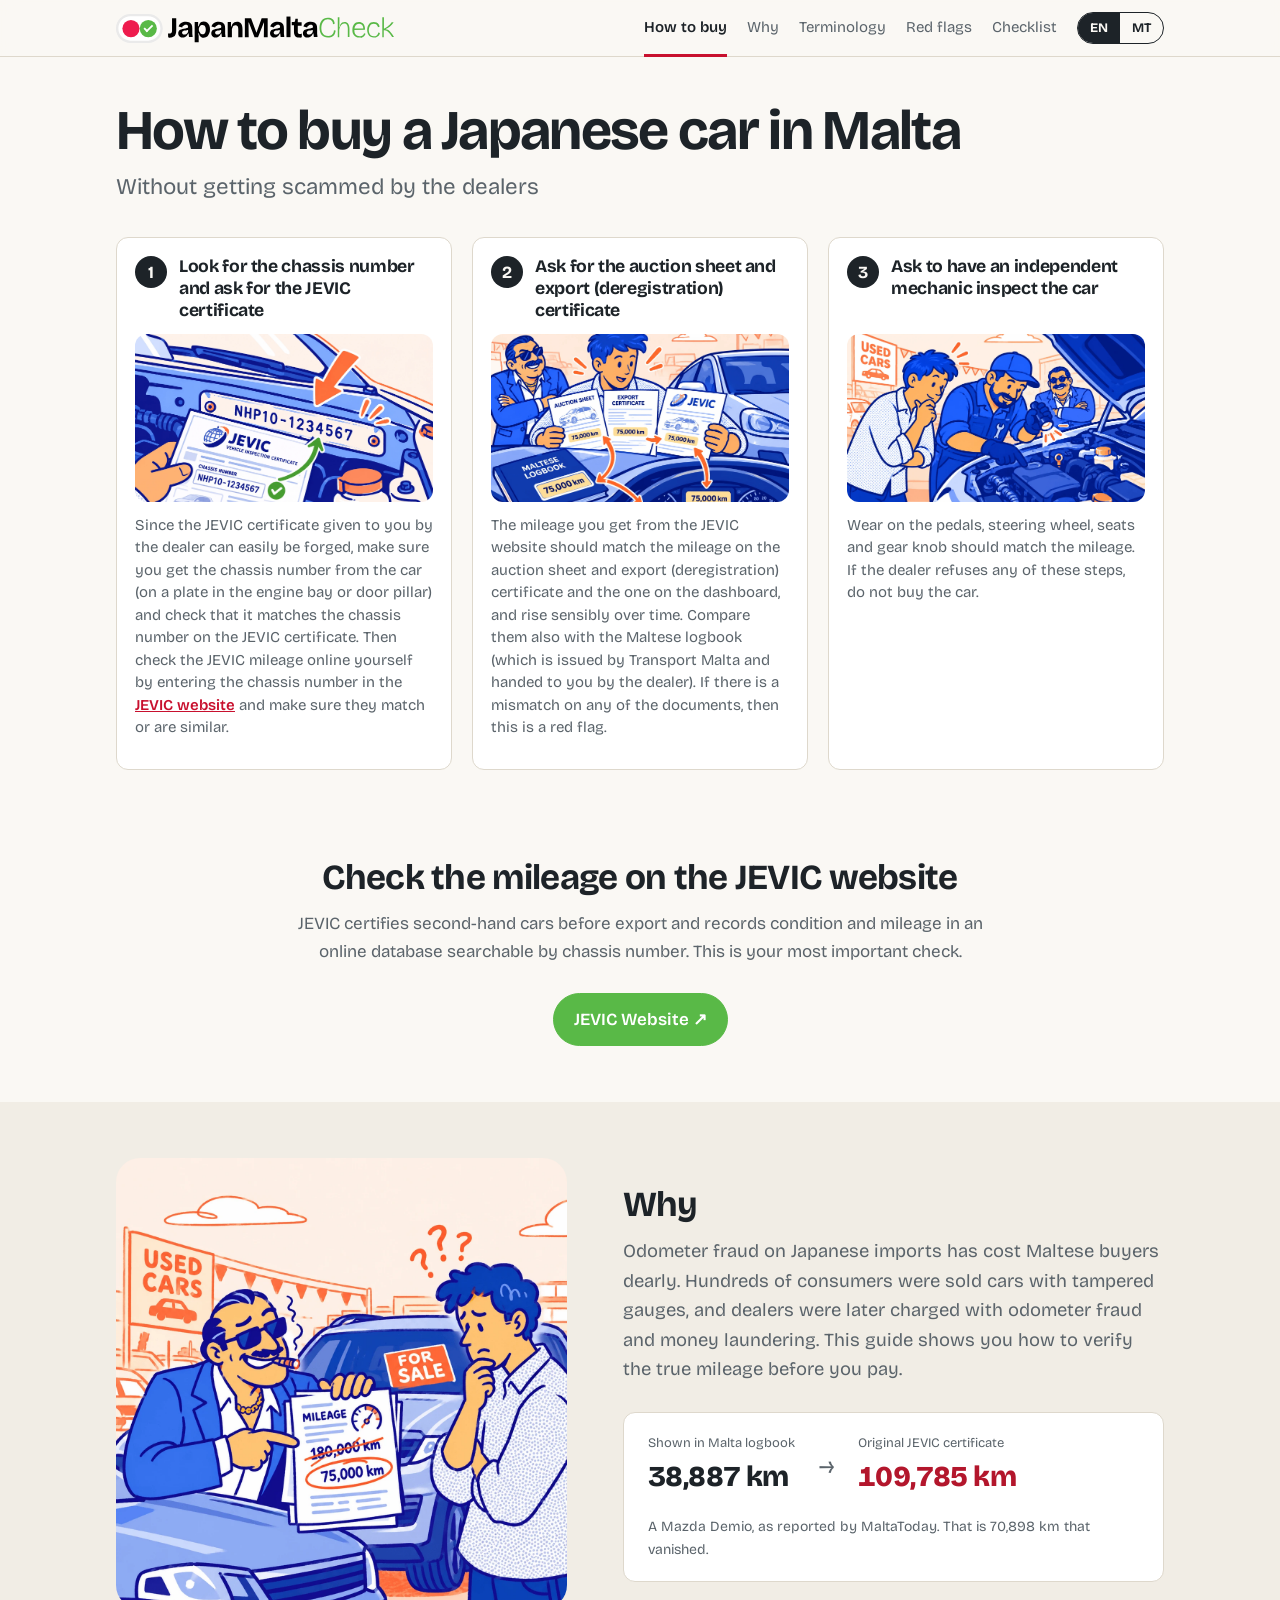
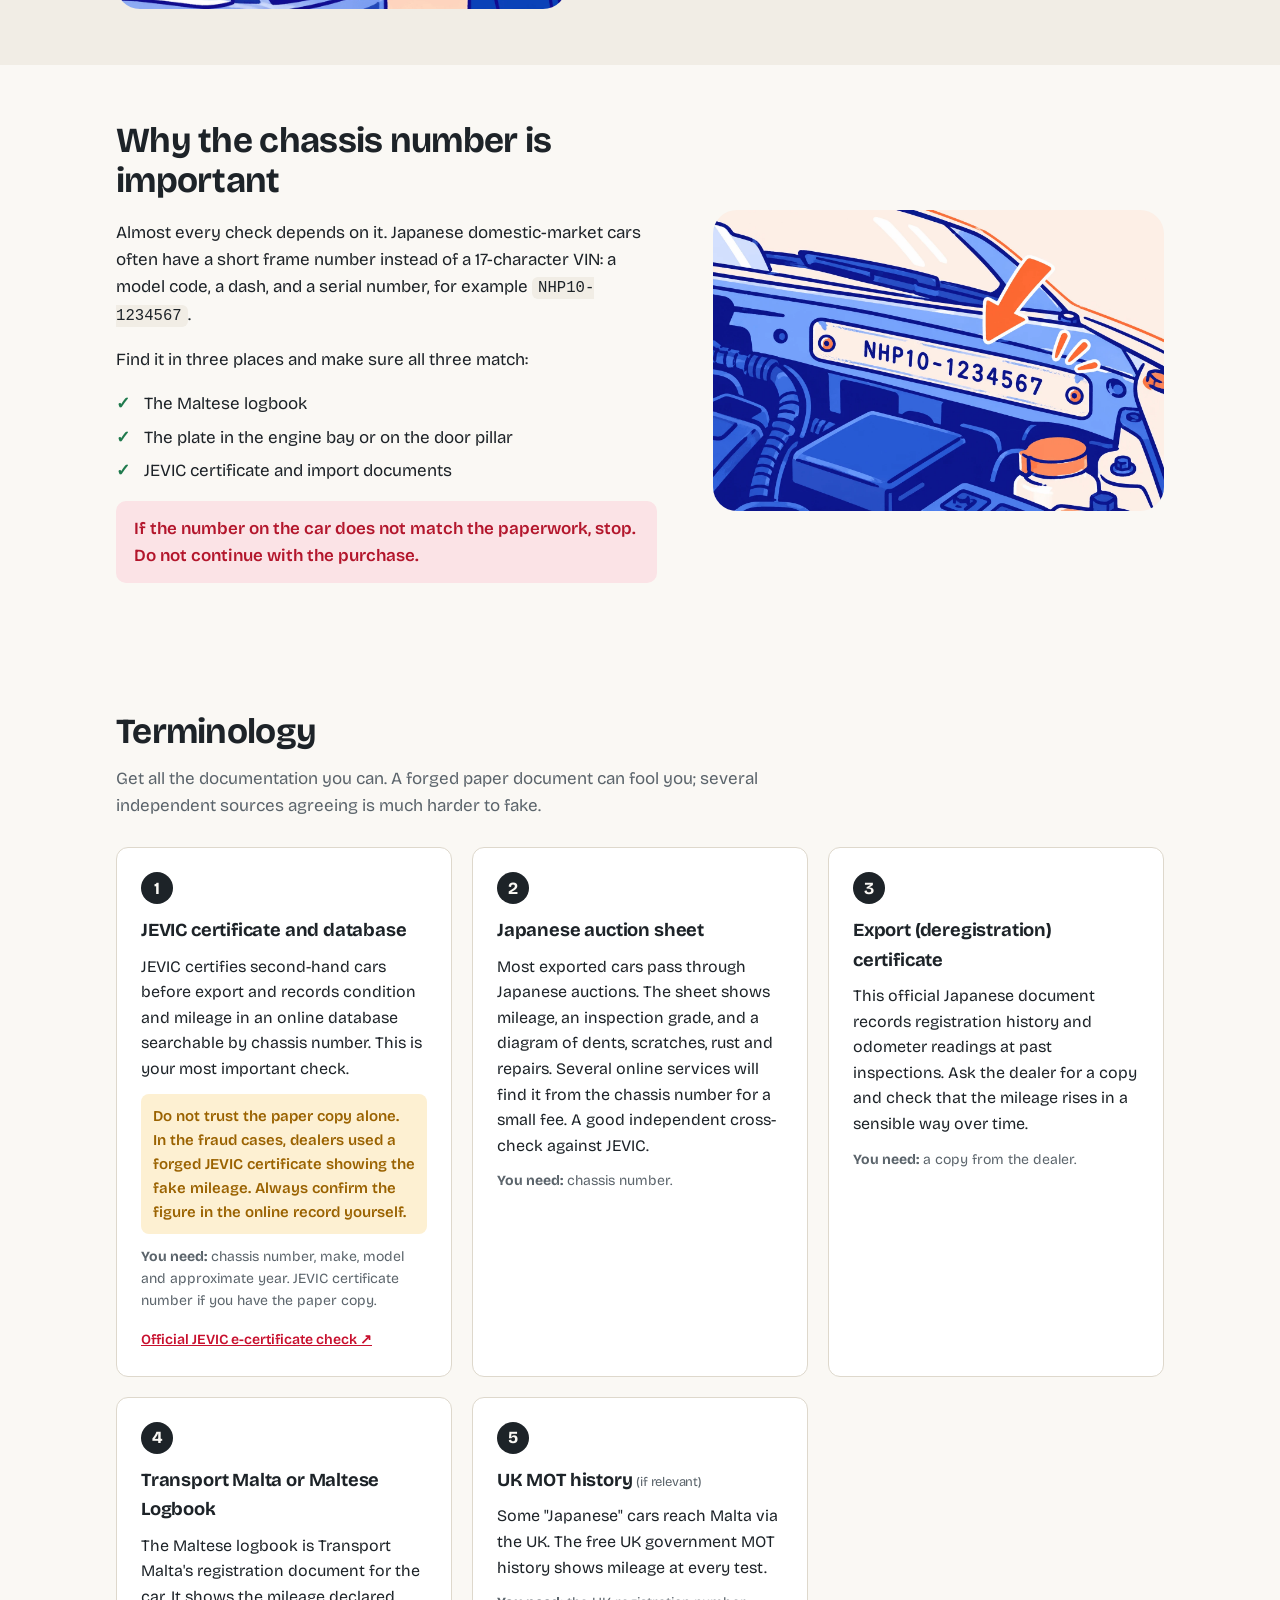
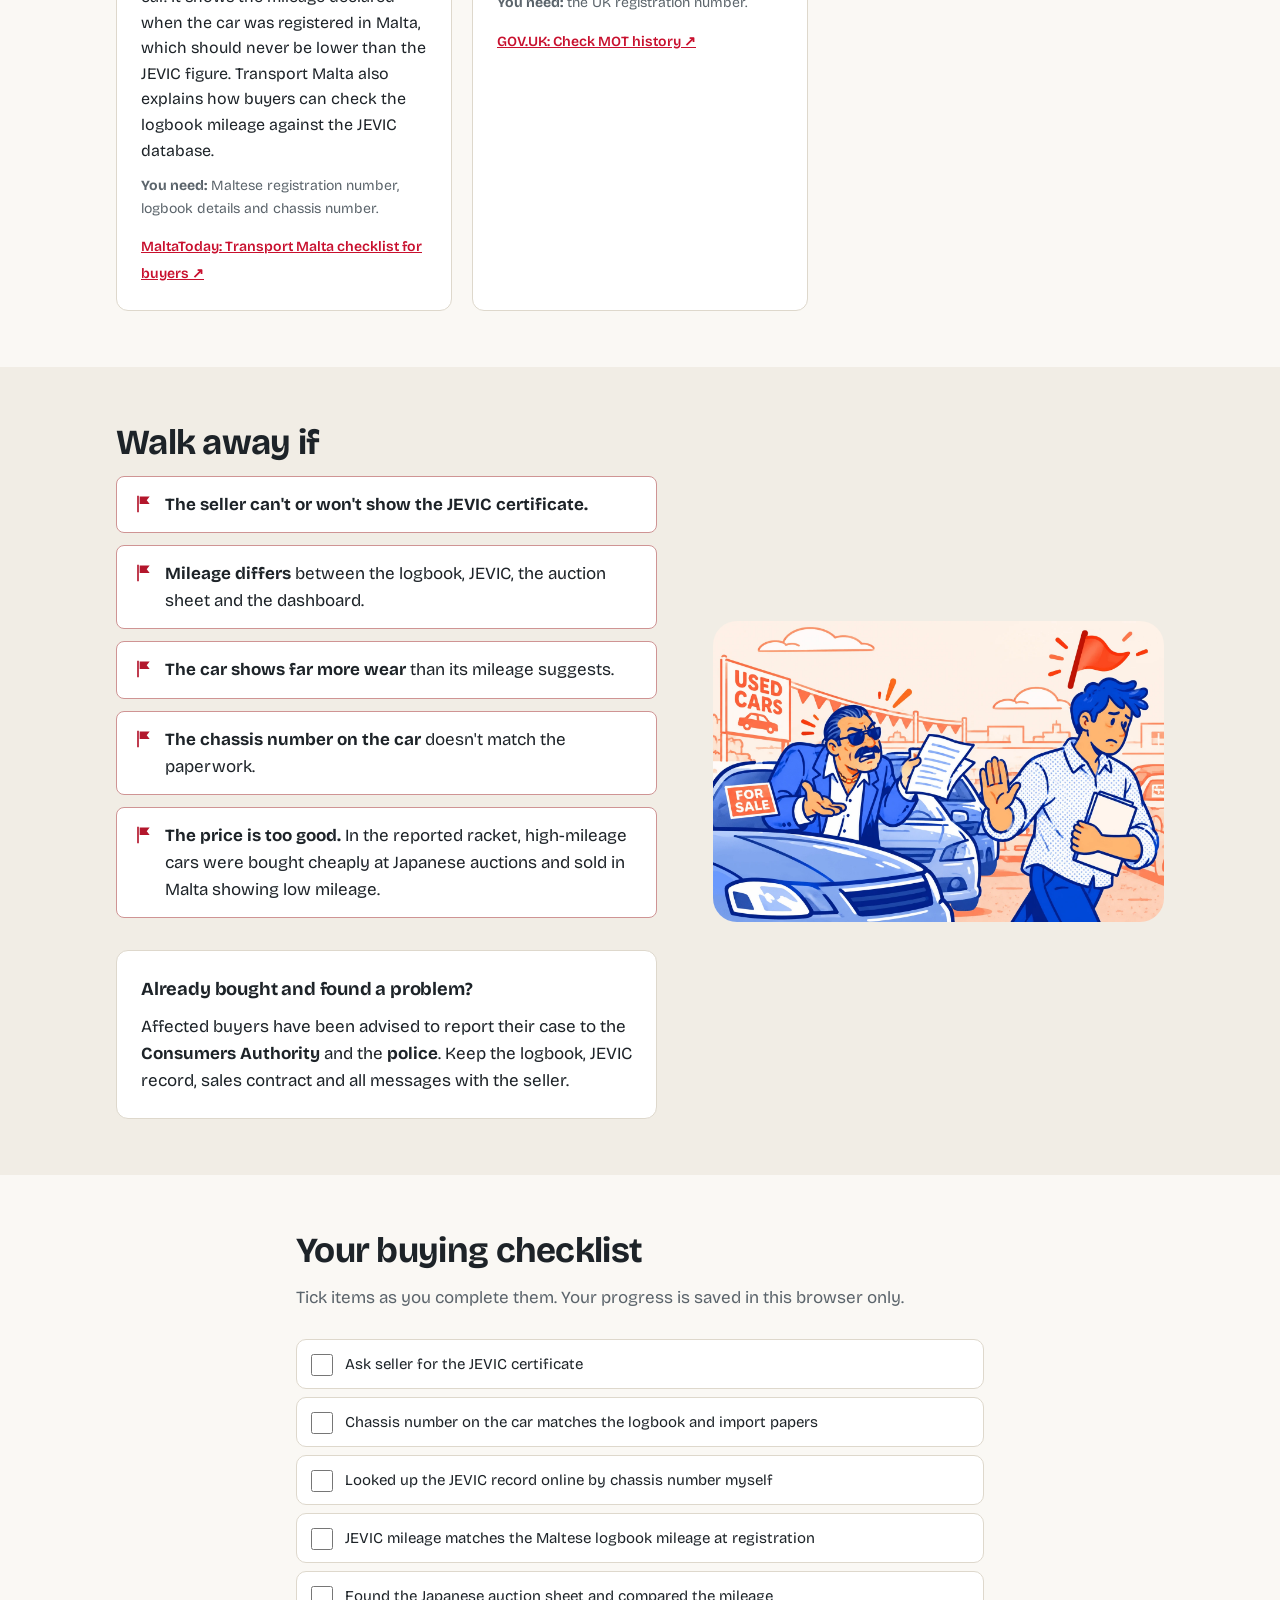
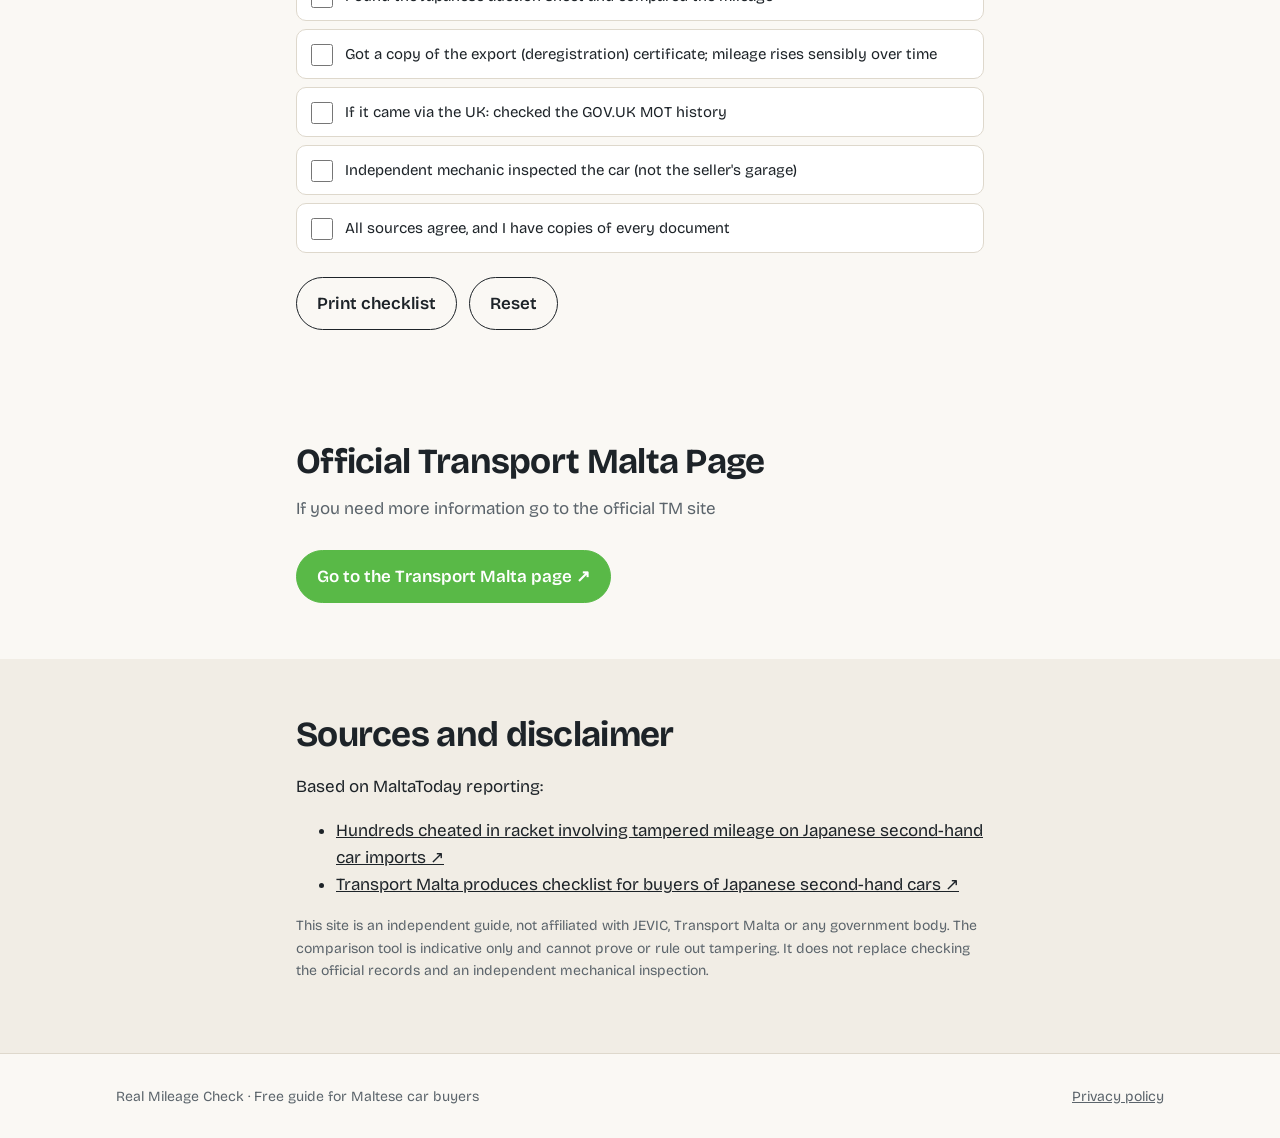
==== commit f2a316bf: "Add files via upload" ====
--- a/index.html
+++ b/index.html
@@ -3,11 +3,29 @@
 <head>
 <meta charset="utf-8">
 <meta name="viewport" content="width=device-width, initial-scale=1">
-<title>Real Mileage Check – Japanese Imports in Malta</title>
-<meta name="description" content="Free guide for Maltese buyers of Japanese second-hand cars. Check the chassis number against JEVIC, auction sheets and your logbook before you pay.">
+<title>How to Buy a Japanese Car in Malta | JapanMaltaCheck</title>
+<meta name="description" content="Free guide for Maltese buyers: check the real mileage of a Japanese import with the JEVIC certificate, auction sheet and logbook before you pay.">
+<link rel="canonical" href="https://japanmaltacheck.info/">
+<link rel="alternate" hreflang="en" href="https://japanmaltacheck.info/">
+<link rel="alternate" hreflang="mt" href="https://japanmaltacheck.info/mt/">
+<link rel="alternate" hreflang="x-default" href="https://japanmaltacheck.info/">
+<meta property="og:type" content="website">
+<meta property="og:site_name" content="JapanMaltaCheck">
+<meta property="og:locale" content="en_GB">
+<meta property="og:url" content="https://japanmaltacheck.info/">
+<meta property="og:title" content="How to Buy a Japanese Car in Malta | JapanMaltaCheck">
+<meta property="og:description" content="Free guide for Maltese buyers: check the real mileage of a Japanese import with the JEVIC certificate, auction sheet and logbook before you pay.">
+<meta property="og:image" content="https://japanmaltacheck.info/compare-mileage-documents.webp">
+<meta name="twitter:card" content="summary_large_image">
+<script type="application/ld+json">{"@context":"https://schema.org","@type":"WebSite","name":"JapanMaltaCheck","url":"https://japanmaltacheck.info/","inLanguage":"en","description":"Free guide for Maltese buyers: check the real mileage of a Japanese import with the JEVIC certificate, auction sheet and logbook before you pay."}</script>
 <link rel="preconnect" href="https://fonts.googleapis.com">
 <link rel="preconnect" href="https://fonts.gstatic.com" crossorigin>
 <link href="https://fonts.googleapis.com/css2?family=Bricolage+Grotesque:opsz,wght@12..96,400..800&display=swap" rel="stylesheet">
+<link rel="icon" href="favicon.ico" sizes="48x48">
+<link rel="icon" type="image/png" href="favicon-192.png" sizes="192x192">
+<link rel="apple-touch-icon" href="apple-touch-icon.png">
+<script async src="https://pagead2.googlesyndication.com/pagead/js/adsbygoogle.js?client=ca-pub-2401669527240130"
+     crossorigin="anonymous"></script>
 <link rel="stylesheet" href="styles.css">
 </head>
 <body>
@@ -26,8 +44,8 @@
         <a href="#checklist" data-i18n="nav.checklist">Checklist</a>
       </nav>
       <div class="lang" role="group" aria-label="Language">
-        <button type="button" data-lang="en" aria-pressed="true">EN</button>
-        <button type="button" data-lang="mt" aria-pressed="false">MT</button>
+        <a href="./" hreflang="en" lang="en" aria-current="true">EN</a>
+        <a href="mt/" hreflang="mt" lang="mt">MT</a>
       </div>
     </div>
   </div>
@@ -45,7 +63,7 @@
           <span class="num" aria-hidden="true">1</span>
           <h2 data-i18n="step1.h">Look for the chassis number and ask for the JEVIC certificate</h2>
         </div>
-        <img class="step-img" src="jevic-chassis.webp" alt="A JEVIC certificate held next to the engine-bay plate, with an arrow showing that both chassis numbers match" width="768" height="512" data-i18n-alt="step1.alt">
+        <img class="step-img" src="jevic-certificate-chassis-number-match.webp" alt="A JEVIC certificate held next to the engine-bay plate, with an arrow showing that both chassis numbers match" width="768" height="512" data-i18n-alt="step1.alt">
         <p data-i18n="step1.p">Since the JEVIC certificate given to you by the dealer can easily be forged, make sure you get the chassis number from the car (on a plate in the engine bay or door pillar) and check that it matches the chassis number on the JEVIC certificate. Then check the JEVIC mileage online yourself by entering the chassis number in the <a href="https://ecert.jenesis-it.com/odo" target="_blank" rel="noopener">JEVIC website</a> and make sure they match or are similar.</p>
       </li>
       <li class="step">
@@ -53,7 +71,7 @@
           <span class="num" aria-hidden="true">2</span>
           <h2 data-i18n="step2.h">Ask for the auction sheet and export (deregistration) certificate</h2>
         </div>
-        <img class="step-img" src="compare-docs.webp" alt="A buyer holding the auction sheet, export (deregistration) certificate and JEVIC certificate, all showing 75,000 km, matching the Maltese logbook and the dashboard" width="768" height="512" data-i18n-alt="step2.alt">
+        <img class="step-img" src="compare-mileage-documents.webp" alt="A buyer holding the auction sheet, export (deregistration) certificate and JEVIC certificate, all showing 75,000 km, matching the Maltese logbook and the dashboard" width="768" height="512" data-i18n-alt="step2.alt">
         <p data-i18n="step2.p">The mileage you get from the JEVIC website should match the mileage on the auction sheet and export (deregistration) certificate and the one on the dashboard, and rise sensibly over time. Compare them also with the Maltese logbook (which is issued by Transport Malta and handed to you by the dealer). If there is a mismatch on any of the documents, then this is a red flag.</p>
       </li>
       <li class="step">
@@ -61,7 +79,7 @@
           <span class="num" aria-hidden="true">3</span>
           <h2 data-i18n="step3.h">Ask to have an independent mechanic inspect the car</h2>
         </div>
-        <img class="step-img" src="mechanic.webp" alt="An independent mechanic inspecting a car engine with a torch while the buyer watches and the dealer looks on with arms crossed" width="768" height="512" data-i18n-alt="step3.alt">
+        <img class="step-img" src="independent-mechanic-inspection.webp" alt="An independent mechanic inspecting a car engine with a torch while the buyer watches and the dealer looks on with arms crossed" width="768" height="512" data-i18n-alt="step3.alt">
         <p data-i18n="step3.p">Wear on the pedals, steering wheel, seats and gear knob should match the mileage. If the dealer refuses any of these steps, do not buy the car.</p>
       </li>
     </ol>
@@ -70,7 +88,6 @@
 
 <section class="sec" id="jevic-check">
   <div class="wrap narrow">
-    <img class="jevic-logo" src="jevic-logo.png" alt="JEVIC logo" width="86" height="72">
     <h2 data-i18n="jevic.h">Check the mileage on the JEVIC website</h2>
     <p class="sub" data-i18n="jevic.sub">JEVIC certifies second-hand cars before export and records condition and mileage in an online database searchable by chassis number. This is your most important check.</p>
     <a class="btn primary" id="jevic-lookup" href="https://www.jevic.com/en/customerportal/" target="_blank" rel="noopener" data-i18n="lookup.btn">JEVIC Website ↗</a>
@@ -89,7 +106,7 @@
       <p class="case-note" data-i18n="case.note">A Mazda Demio, as reported by MaltaToday. That is 70,898 km that vanished.</p>
     </dl>
     </div>
-    <img class="why-img" src="why.webp" alt="A used car dealer pointing at a mileage document that shows 180,000 km crossed out and 75,000 km written in, while a worried buyer looks on" width="627" height="627" loading="lazy" data-i18n-alt="why.alt">
+    <img class="why-img" src="odometer-fraud-used-car-dealer.webp" alt="A used car dealer pointing at a mileage document that shows 180,000 km crossed out and 75,000 km written in, while a worried buyer looks on" width="627" height="627" loading="lazy" data-i18n-alt="why.alt">
   </div>
 </section>
 
@@ -106,7 +123,7 @@
     </ul>
     <p class="note" data-i18n="chassis.note">If the number on the car does not match the paperwork, stop. Do not continue with the purchase.</p>
     </div>
-    <img class="chassis-img" src="chassis.webp" alt="Engine bay of a Japanese car with an arrow pointing to the frame number plate reading NHP10-1234567" width="768" height="512" loading="lazy" data-i18n-alt="chassis.alt">
+    <img class="chassis-img" src="chassis-number-plate-engine-bay.webp" alt="Engine bay of a Japanese car with an arrow pointing to the frame number plate reading NHP10-1234567" width="768" height="512" loading="lazy" data-i18n-alt="chassis.alt">
   </div>
 </section>
 
@@ -176,7 +193,7 @@
       <p data-i18n="flags.cp">Affected buyers have been advised to report their case to the <strong>Consumers Authority</strong> and the <strong>police</strong>. Keep the logbook, JEVIC record, sales contract and all messages with the seller.</p>
     </div>
     </div>
-    <img class="flags-img" src="redflag.webp" alt="A buyer holding up a hand to stop a pushy car dealer, with a red flag above the buyer's head" width="768" height="512" loading="lazy" data-i18n-alt="flags.alt">
+    <img class="flags-img" src="walk-away-red-flag-dealer.webp" alt="A buyer holding up a hand to stop a pushy car dealer, with a red flag above the buyer's head" width="768" height="512" loading="lazy" data-i18n-alt="flags.alt">
   </div>
 </section>
 
--- a/styles.css
+++ b/styles.css
@@ -273,7 +273,6 @@
 #jevic-check { text-align: center; }
 #jevic-check .sub { margin-left: auto; margin-right: auto; }
 
-.jevic-logo { display: block; margin: 0 auto 16px; height: 72px; width: auto; }
 
 .step p a { color: var(--accent); font-weight: 600; text-decoration: underline; }
 
@@ -302,3 +301,14 @@
 .policy h2 { font-size: 1.3rem; margin: 32px 0 8px; }
 .policy a:not(.btn) { color: var(--accent); }
 .policy .btn { margin-top: 24px; }
+
+/* mobile header: hide the nav so the EN / MT toggle always fits */
+@media (max-width: 900px) {
+  .top nav { display: none; }
+  .logo { max-width: 58vw; }
+  .top-right { gap: 0; }
+}
+
+/* EN / MT links (real pages, so search engines can index both languages) */
+.lang a { font: inherit; font-size: 13px; font-weight: 700; padding: 5px 12px; color: var(--ink); text-decoration: none; display: inline-block; }
+.lang a[aria-current] { background: var(--ink); color: var(--bg); }
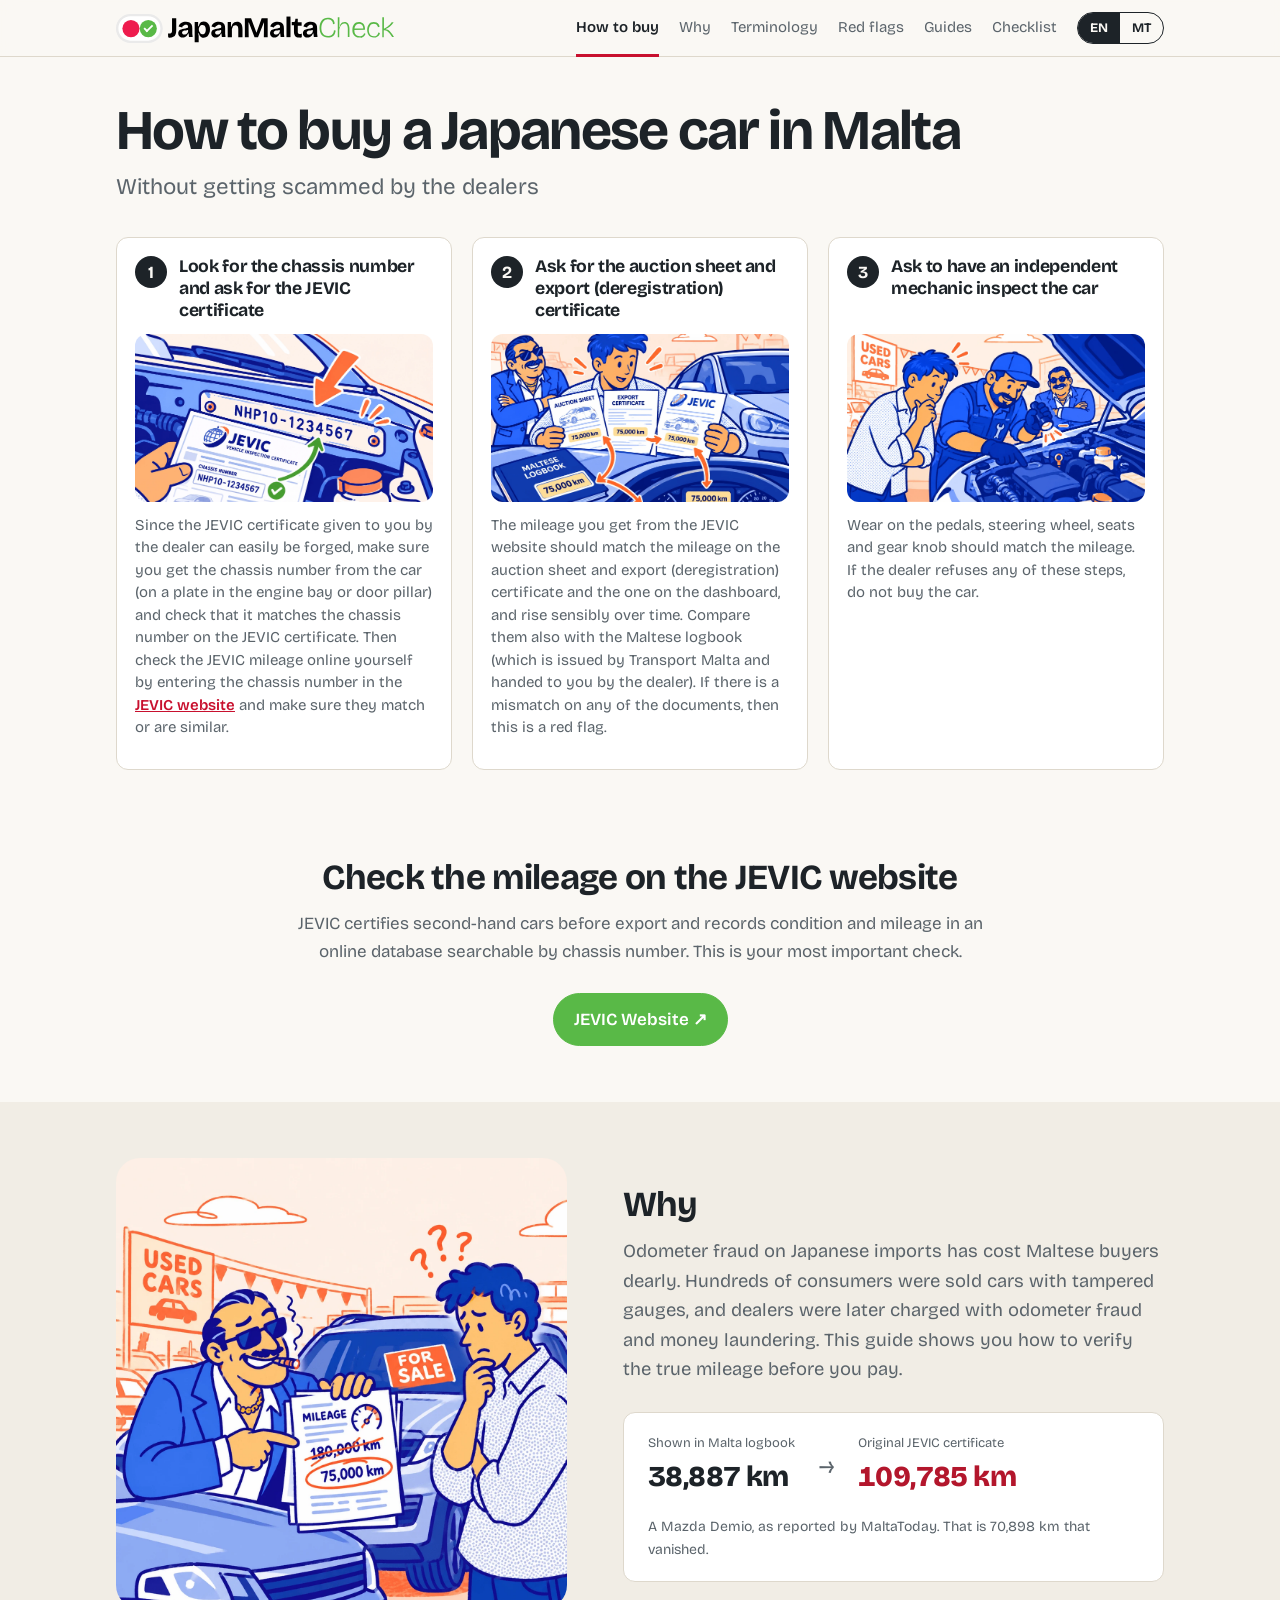
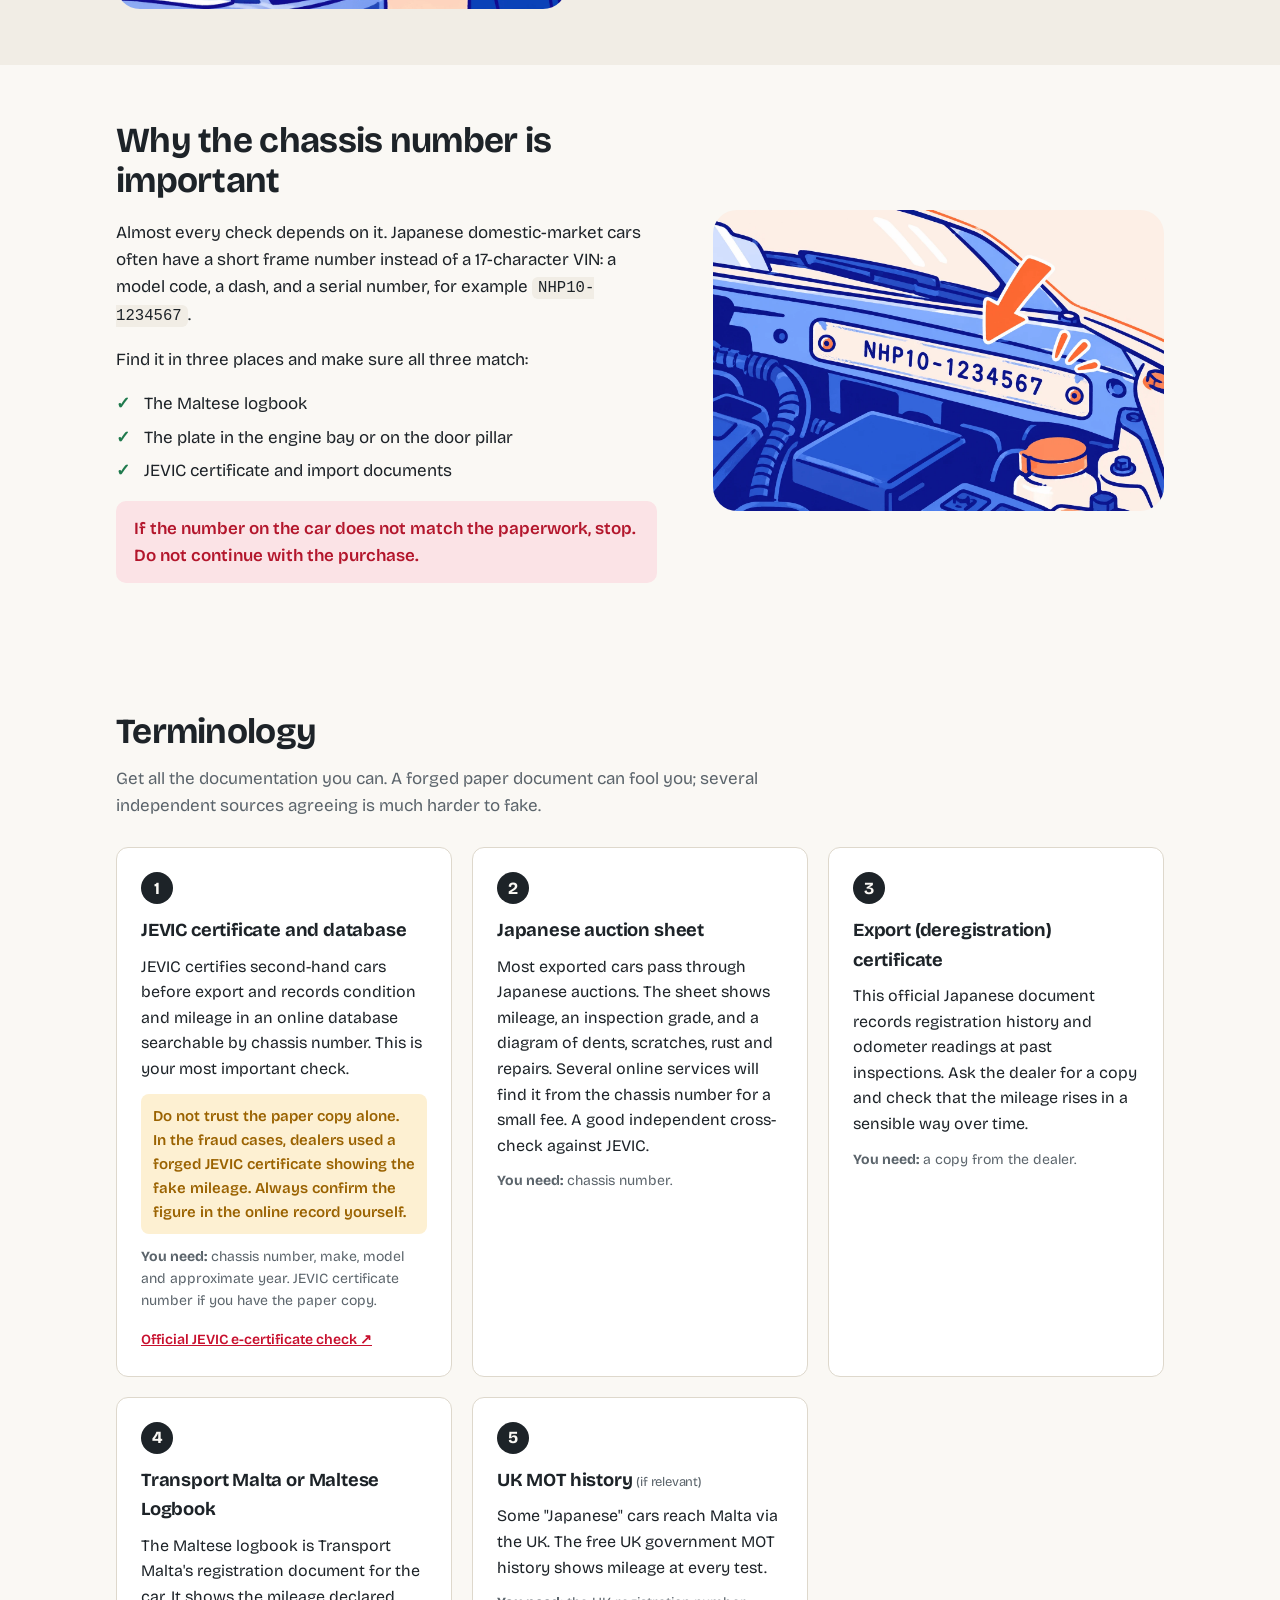
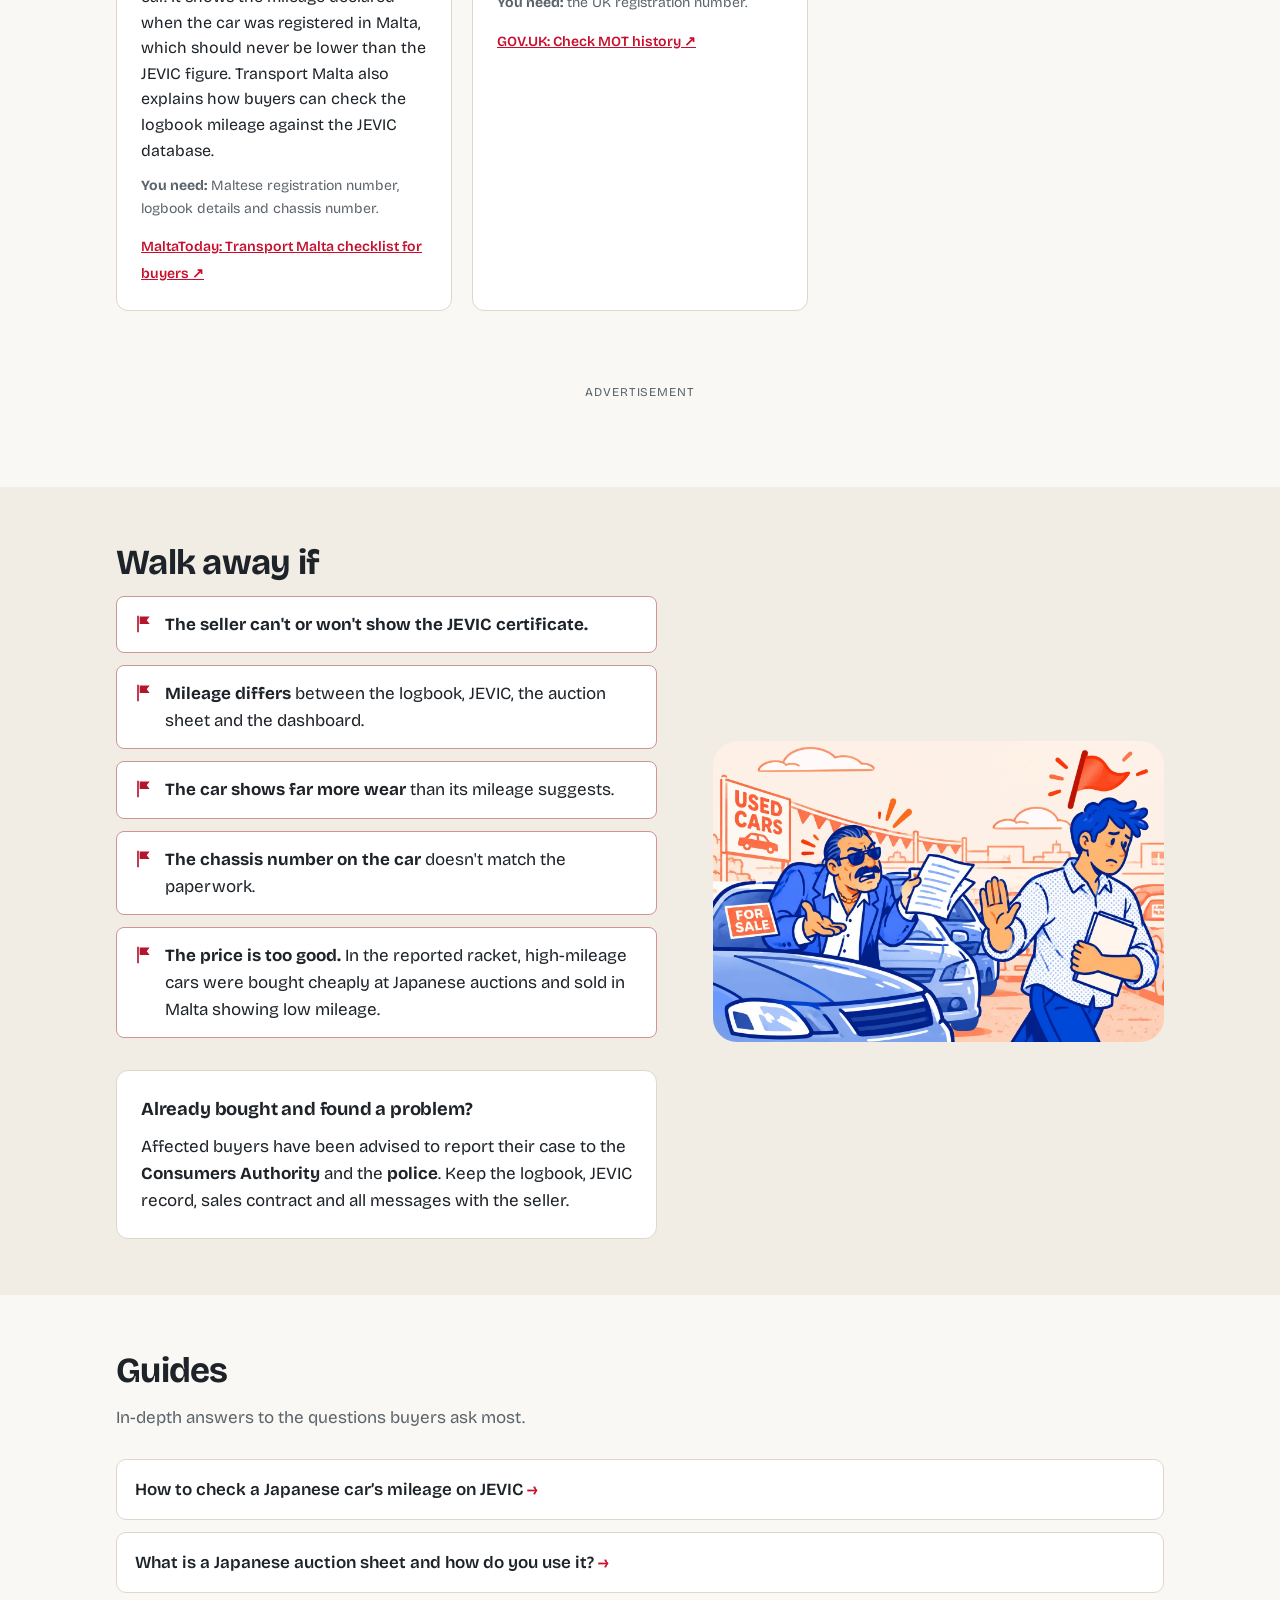
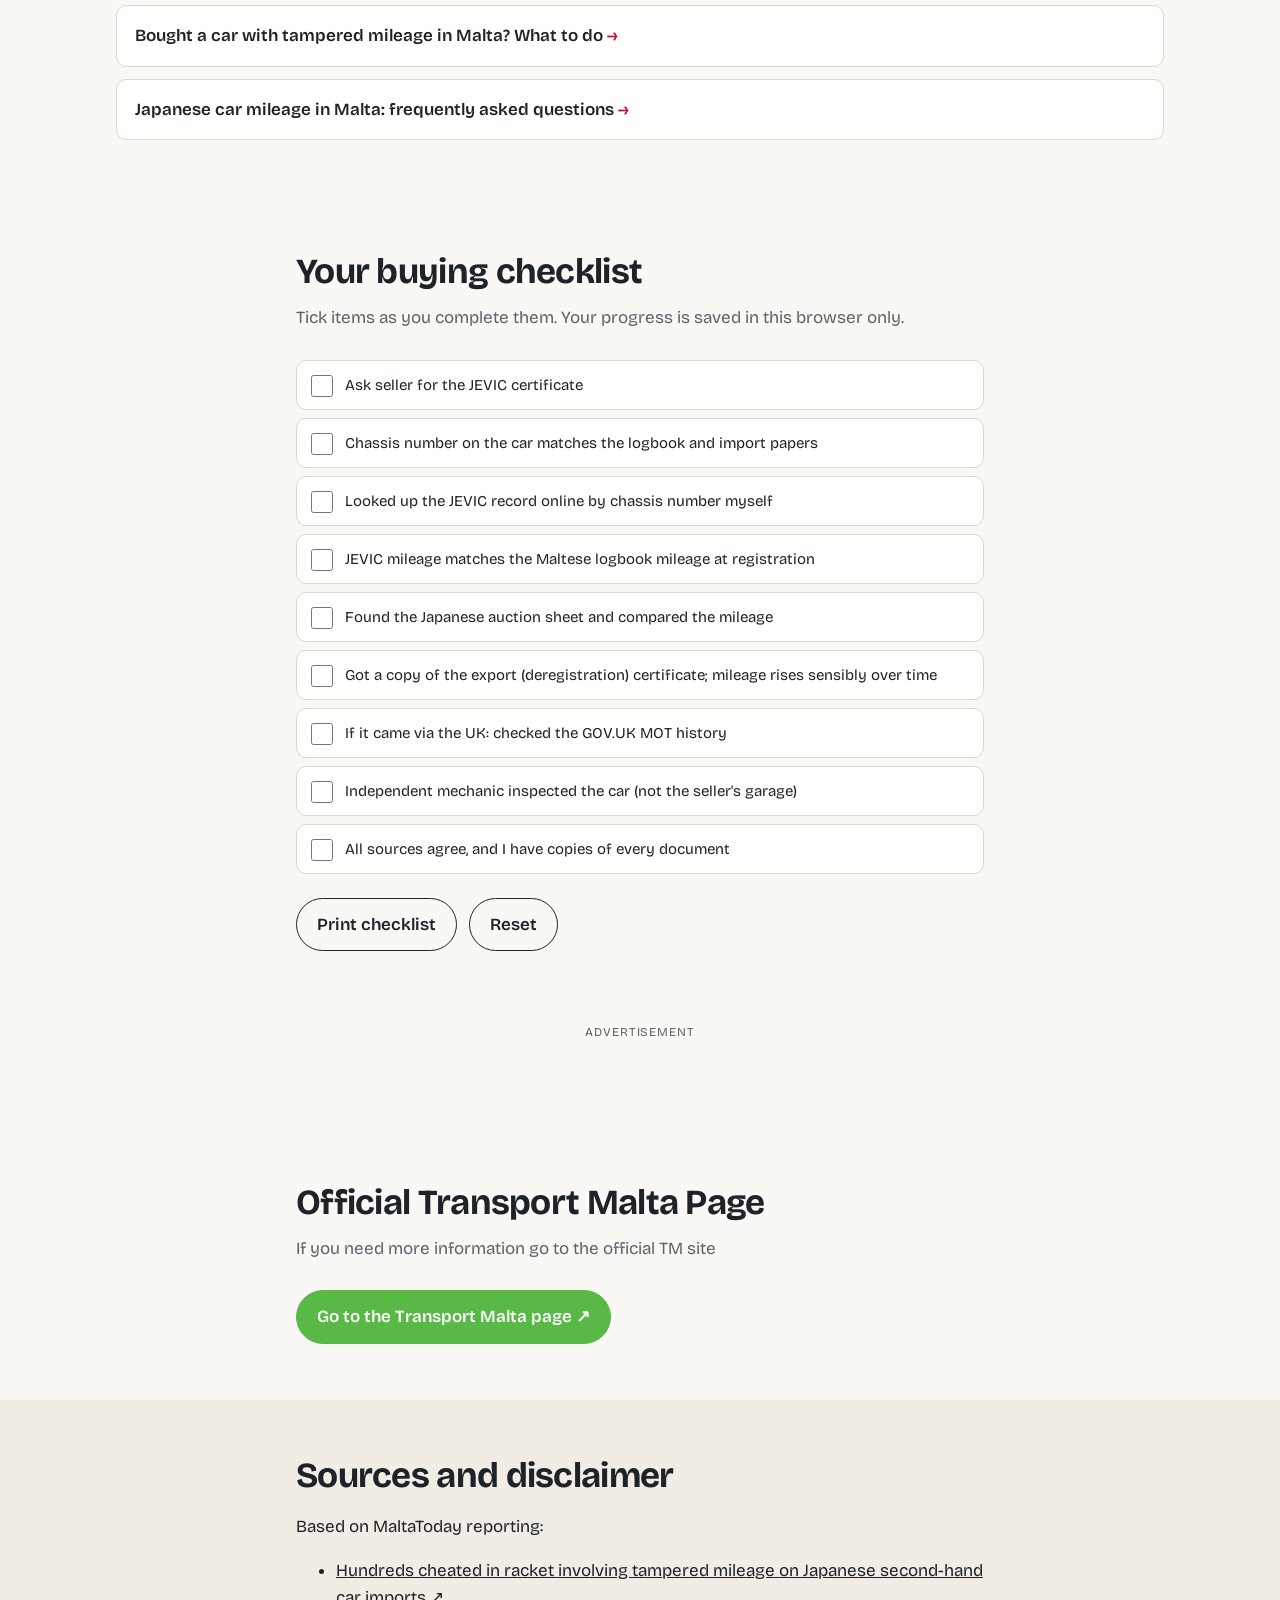
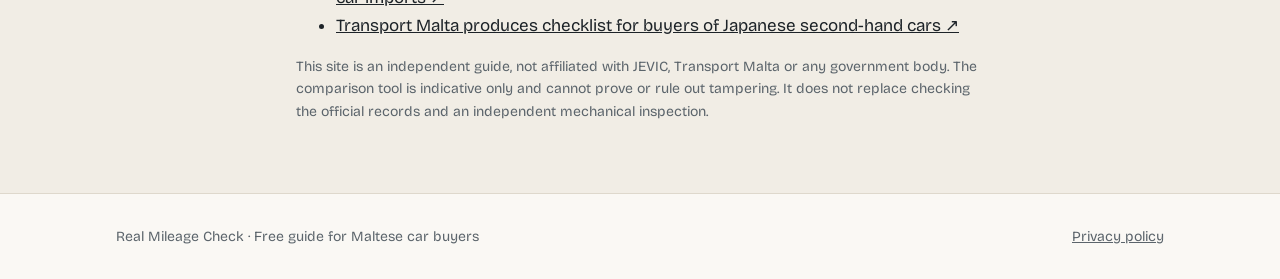
==== commit 2db15966: "Add files via upload" ====
--- a/index.html
+++ b/index.html
@@ -41,6 +41,7 @@
         <a href="#why" data-i18n="nav.why">Why</a>
         <a href="#sources" data-i18n="nav.sources">Terminology</a>
         <a href="#flags" data-i18n="nav.flags">Red flags</a>
+        <a href="#guides" data-i18n="nav.guides">Guides</a>
         <a href="#checklist" data-i18n="nav.checklist">Checklist</a>
       </nav>
       <div class="lang" role="group" aria-label="Language">
@@ -197,6 +198,19 @@
   </div>
 </section>
 
+<section class="sec" id="guides">
+  <div class="wrap">
+    <h2 data-i18n="guides.h">Guides</h2>
+    <p class="sub" data-i18n="guides.sub">In-depth answers to the questions buyers ask most.</p>
+    <ul class="guide-list">
+      <li><a href="jevic-check-malta.html" data-i18n="guides.1">How to check a Japanese car’s mileage on JEVIC</a></li>
+      <li><a href="auction-sheet-japanese-car.html" data-i18n="guides.2">What is a Japanese auction sheet and how do you use it?</a></li>
+      <li><a href="tampered-mileage-malta.html" data-i18n="guides.3">Bought a car with tampered mileage in Malta? What to do</a></li>
+      <li><a href="faq-japanese-car-mileage-malta.html" data-i18n="guides.4">Japanese car mileage in Malta: frequently asked questions</a></li>
+    </ul>
+  </div>
+</section>
+
 <section class="sec" id="checklist">
   <div class="wrap narrow">
     <h2 data-i18n="chk.h">Your buying checklist</h2>
--- a/styles.css
+++ b/styles.css
@@ -312,3 +312,13 @@
 /* EN / MT links (real pages, so search engines can index both languages) */
 .lang a { font: inherit; font-size: 13px; font-weight: 700; padding: 5px 12px; color: var(--ink); text-decoration: none; display: inline-block; }
 .lang a[aria-current] { background: var(--ink); color: var(--bg); }
+
+/* guide pages and the guides list on the home page */
+.guide-list { list-style: none; margin: 0; padding: 0; display: grid; gap: 12px; }
+.guide-list a { display: block; padding: 16px 18px; background: var(--surface); border: 1px solid var(--line); border-radius: 10px; color: var(--ink); font-weight: 600; text-decoration: none; }
+.guide-list a:hover { border-color: var(--ink); }
+.guide-list a::after { content: " →"; color: var(--accent); }
+.policy .lead { font-size: 1.15rem; color: var(--muted); margin: 8px 0 8px; }
+ul.plain, ol.plain { padding-left: 22px; margin: 0 0 16px; }
+.plain li { margin: 6px 0; }
+.policy .ad-slot { margin: 32px auto 0; padding: 0; }
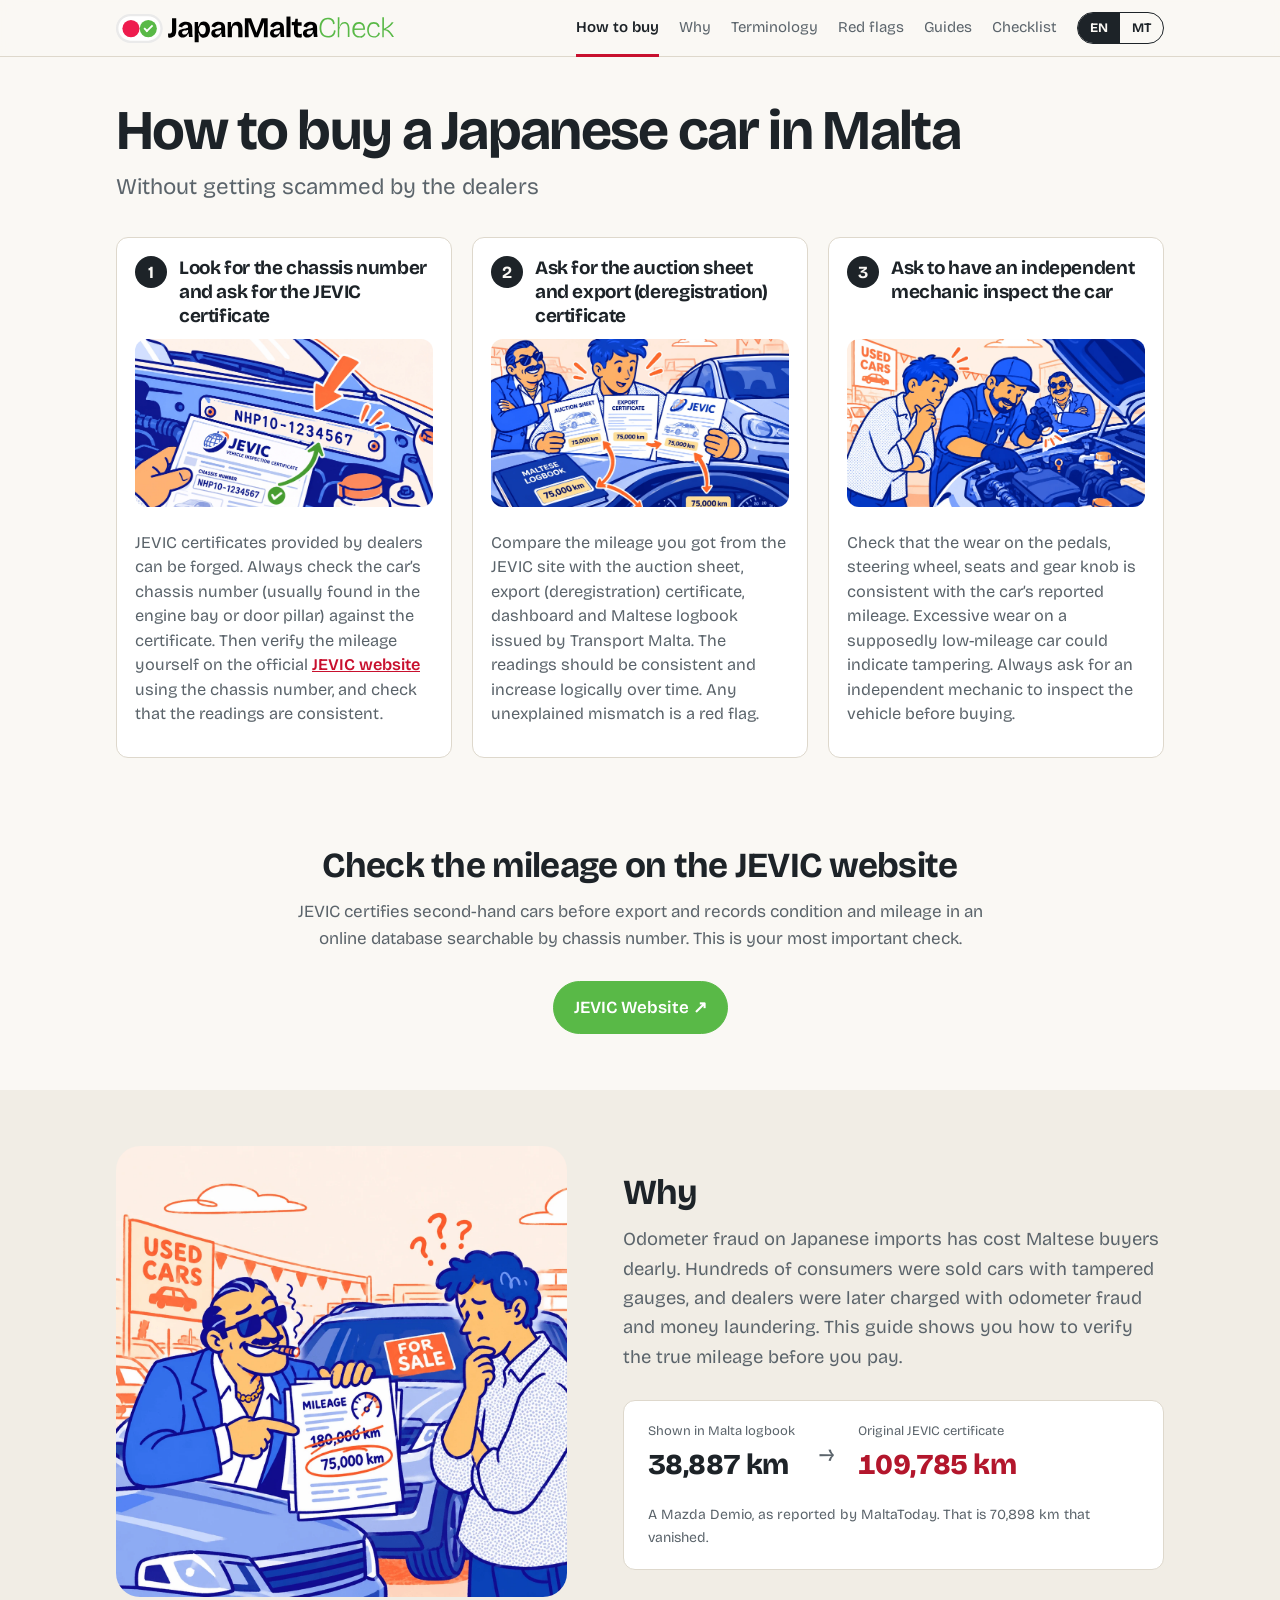
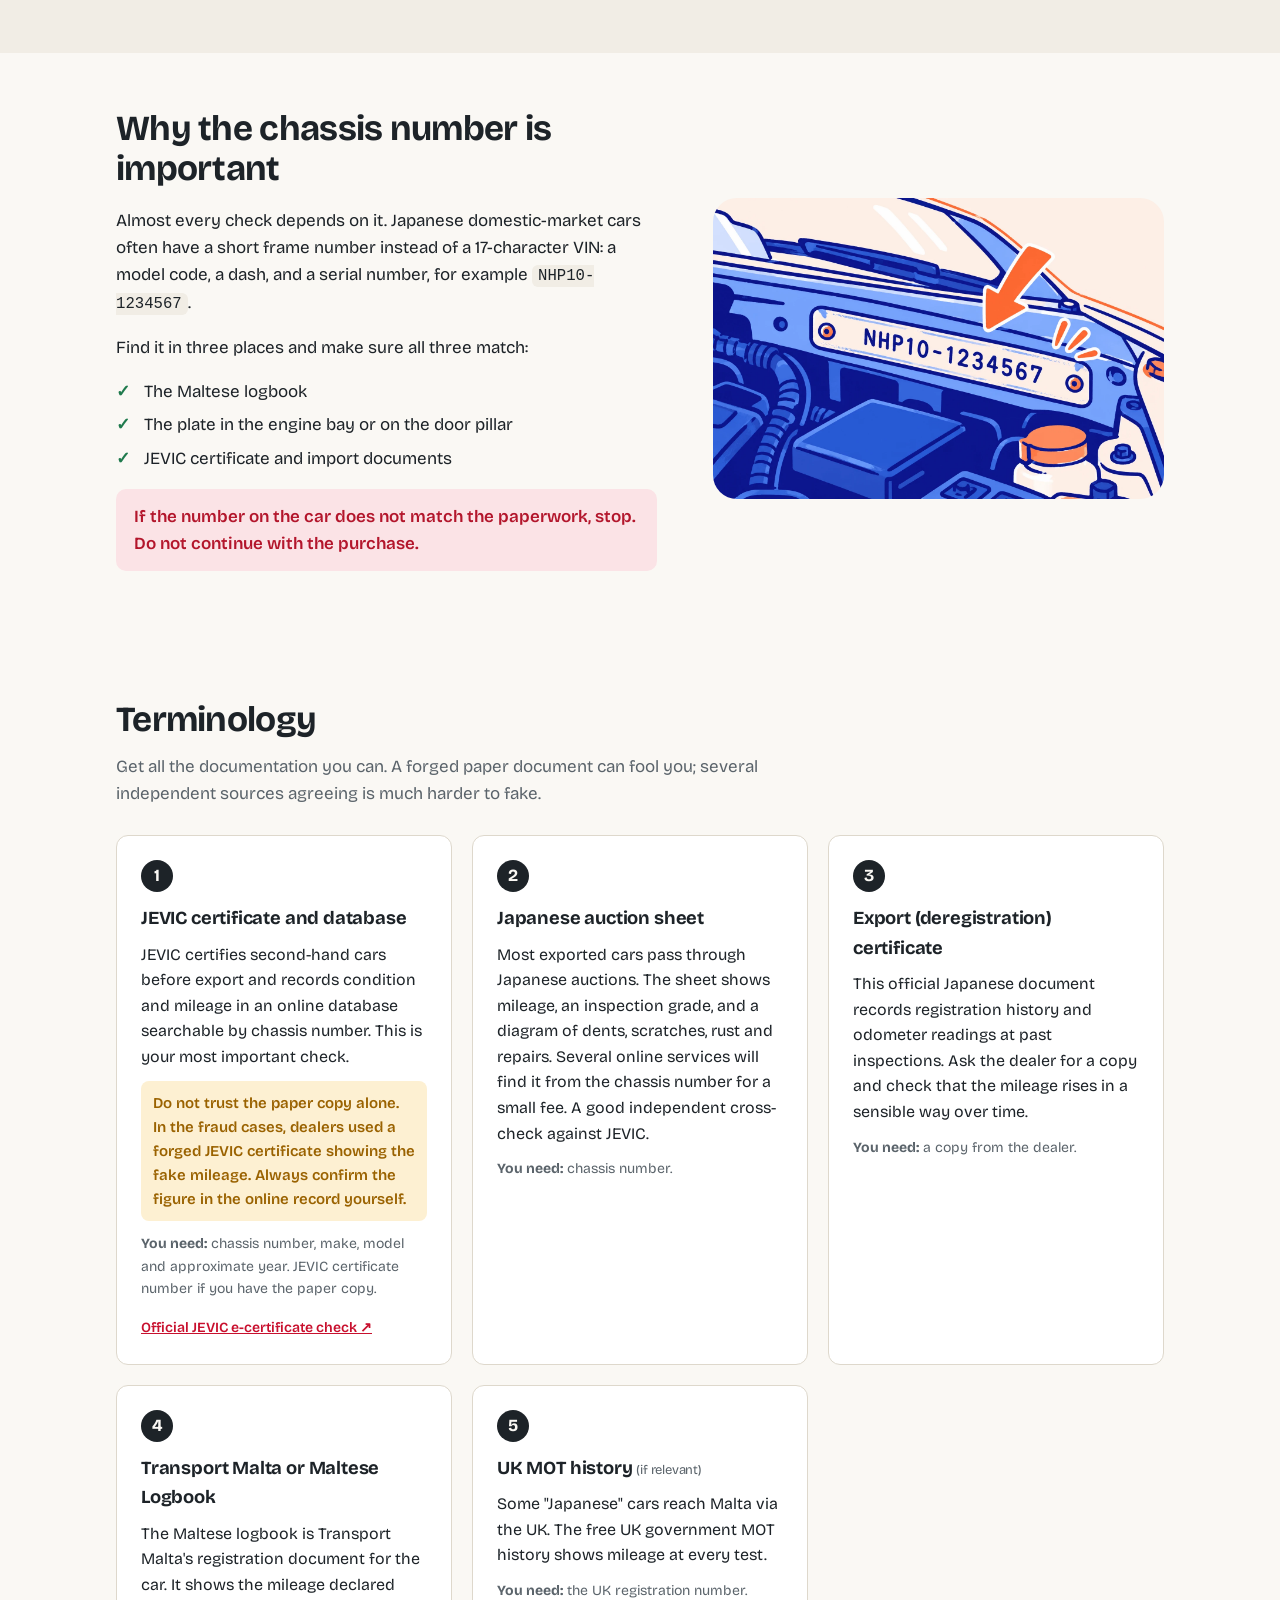
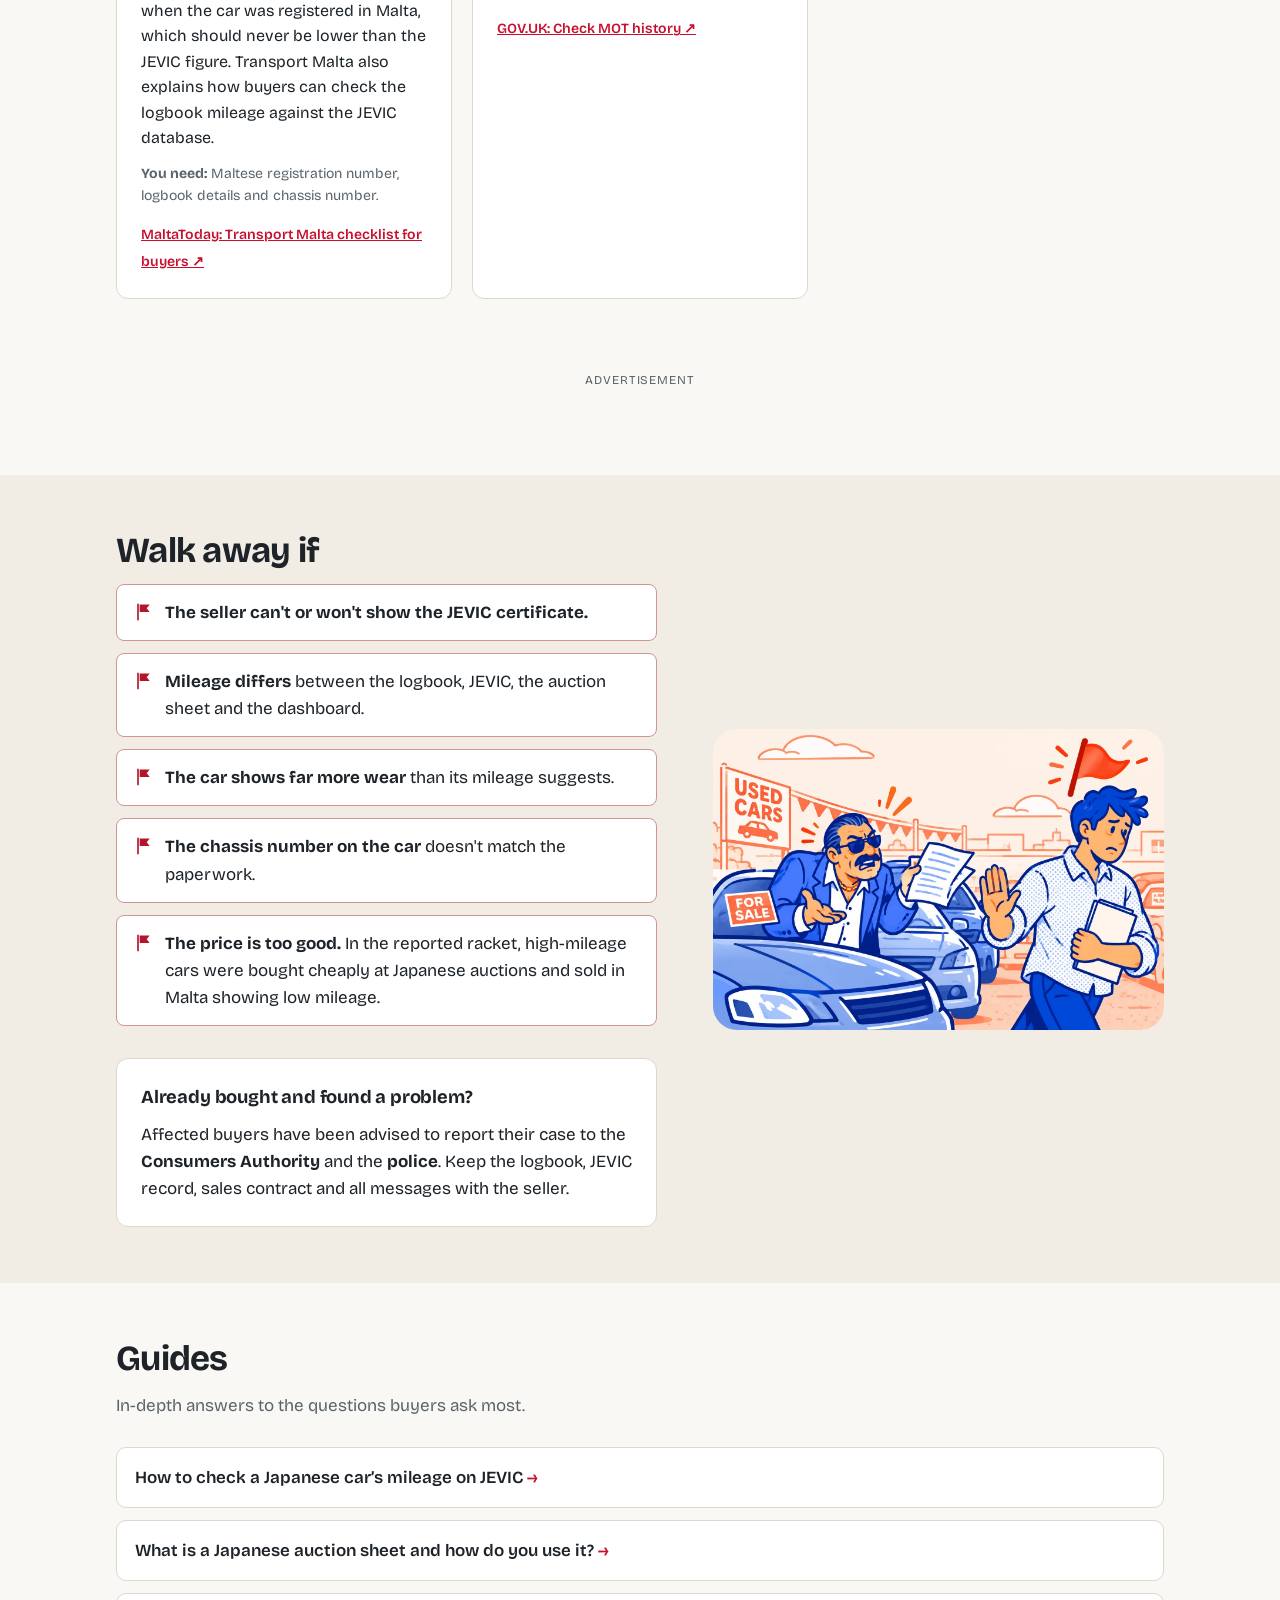
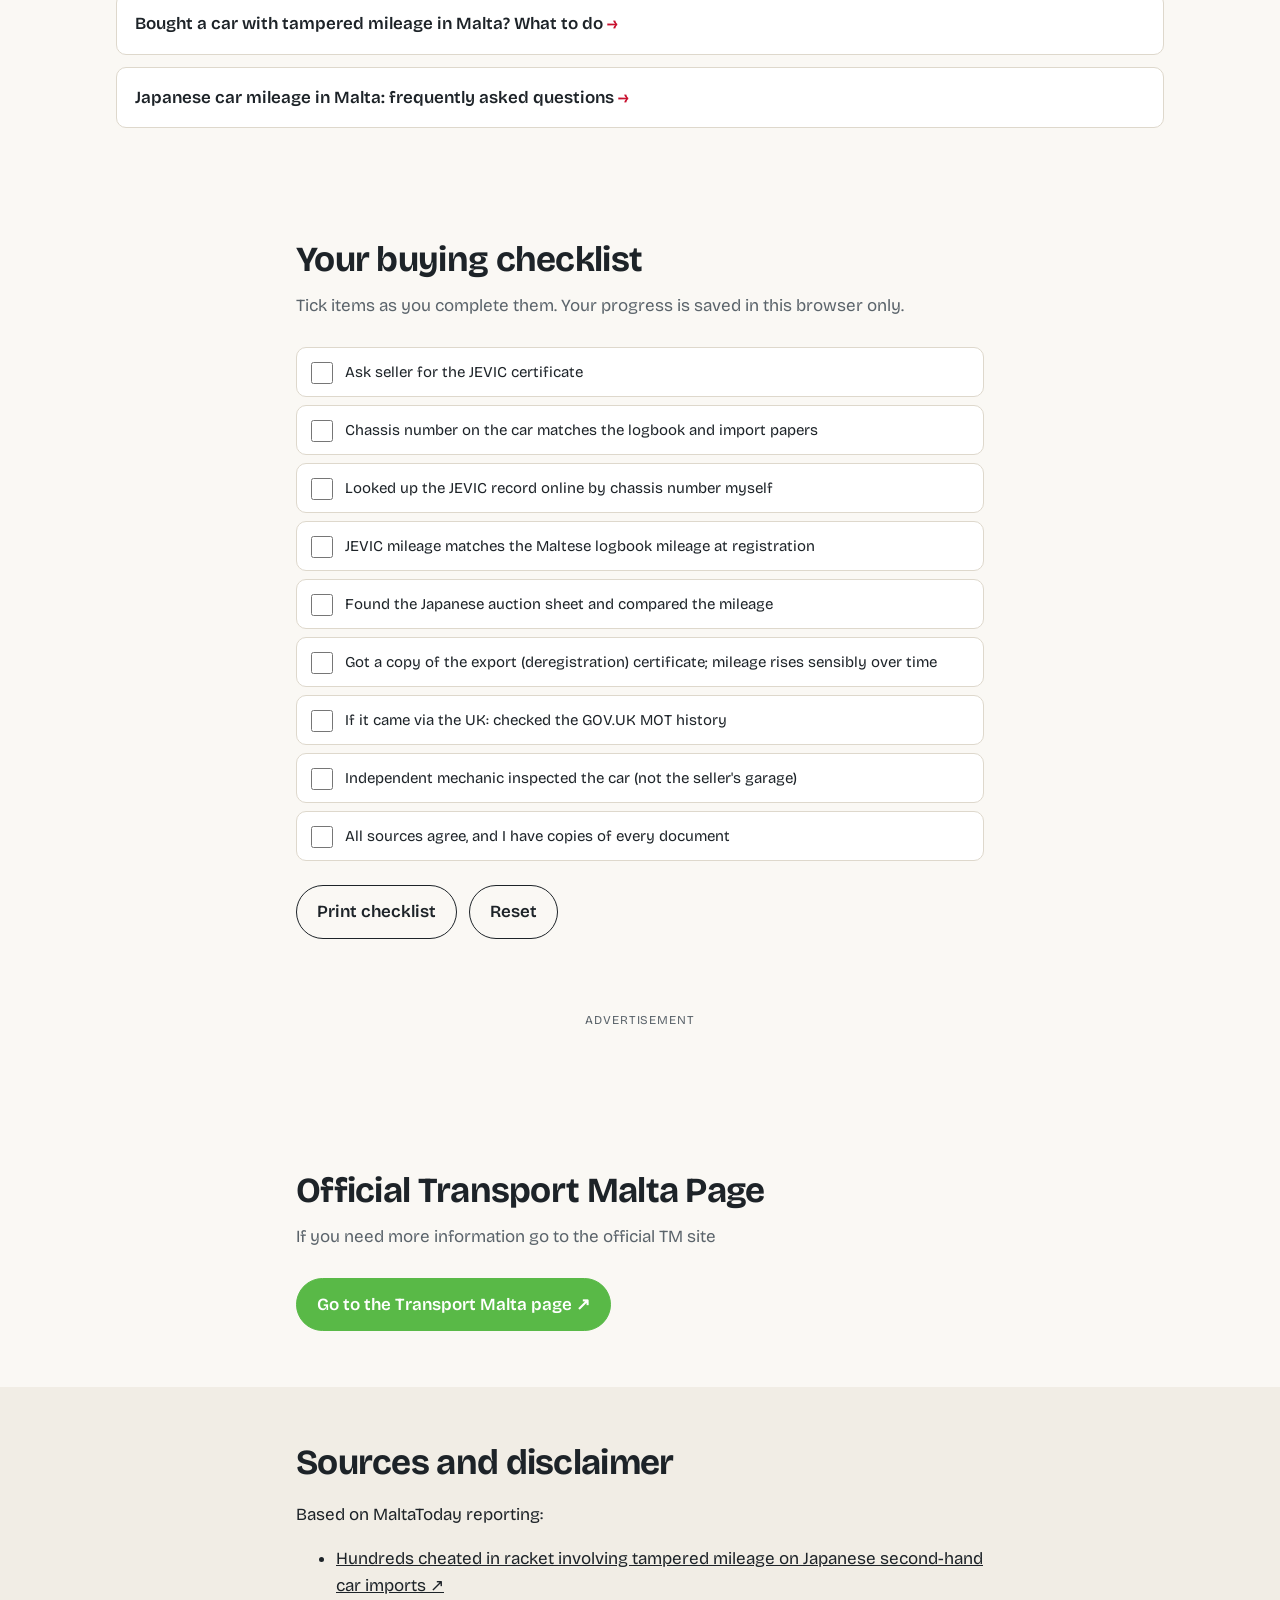
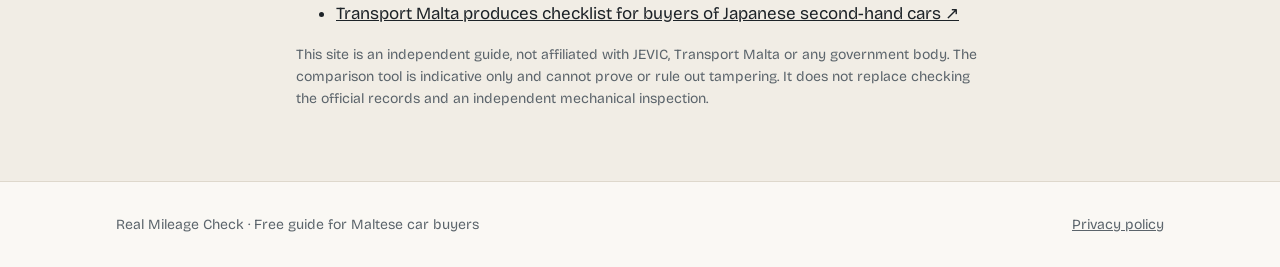
==== commit ec394252: "Add files via upload" ====
--- a/index.html
+++ b/index.html
@@ -65,7 +65,7 @@
           <h2 data-i18n="step1.h">Look for the chassis number and ask for the JEVIC certificate</h2>
         </div>
         <img class="step-img" src="jevic-certificate-chassis-number-match.webp" alt="A JEVIC certificate held next to the engine-bay plate, with an arrow showing that both chassis numbers match" width="768" height="512" data-i18n-alt="step1.alt">
-        <p data-i18n="step1.p">Since the JEVIC certificate given to you by the dealer can easily be forged, make sure you get the chassis number from the car (on a plate in the engine bay or door pillar) and check that it matches the chassis number on the JEVIC certificate. Then check the JEVIC mileage online yourself by entering the chassis number in the <a href="https://ecert.jenesis-it.com/odo" target="_blank" rel="noopener">JEVIC website</a> and make sure they match or are similar.</p>
+        <p data-i18n="step1.p">JEVIC certificates provided by dealers can be forged. Always check the car’s chassis number (usually found in the engine bay or door pillar) against the certificate. Then verify the mileage yourself on the official <a href="https://ecert.jenesis-it.com/odo" target="_blank" rel="noopener">JEVIC website</a> using the chassis number, and check that the readings are consistent.</p>
       </li>
       <li class="step">
         <div class="step-head">
@@ -73,7 +73,7 @@
           <h2 data-i18n="step2.h">Ask for the auction sheet and export (deregistration) certificate</h2>
         </div>
         <img class="step-img" src="compare-mileage-documents.webp" alt="A buyer holding the auction sheet, export (deregistration) certificate and JEVIC certificate, all showing 75,000 km, matching the Maltese logbook and the dashboard" width="768" height="512" data-i18n-alt="step2.alt">
-        <p data-i18n="step2.p">The mileage you get from the JEVIC website should match the mileage on the auction sheet and export (deregistration) certificate and the one on the dashboard, and rise sensibly over time. Compare them also with the Maltese logbook (which is issued by Transport Malta and handed to you by the dealer). If there is a mismatch on any of the documents, then this is a red flag.</p>
+        <p data-i18n="step2.p">Compare the mileage you got from the JEVIC site with the auction sheet, export (deregistration) certificate, dashboard and Maltese logbook issued by Transport Malta. The readings should be consistent and increase logically over time. Any unexplained mismatch is a red flag.</p>
       </li>
       <li class="step">
         <div class="step-head">
@@ -81,7 +81,7 @@
           <h2 data-i18n="step3.h">Ask to have an independent mechanic inspect the car</h2>
         </div>
         <img class="step-img" src="independent-mechanic-inspection.webp" alt="An independent mechanic inspecting a car engine with a torch while the buyer watches and the dealer looks on with arms crossed" width="768" height="512" data-i18n-alt="step3.alt">
-        <p data-i18n="step3.p">Wear on the pedals, steering wheel, seats and gear knob should match the mileage. If the dealer refuses any of these steps, do not buy the car.</p>
+        <p data-i18n="step3.p">Check that the wear on the pedals, steering wheel, seats and gear knob is consistent with the car’s reported mileage. Excessive wear on a supposedly low-mileage car could indicate tampering. Always ask for an independent mechanic to inspect the vehicle before buying.</p>
       </li>
     </ol>
   </div>
--- a/styles.css
+++ b/styles.css
@@ -322,3 +322,7 @@
 ul.plain, ol.plain { padding-left: 22px; margin: 0 0 16px; }
 .plain li { margin: 6px 0; }
 .policy .ad-slot { margin: 32px auto 0; padding: 0; }
+.step-img { margin-bottom: 24px; }
+/* hero cards: text 1pt larger */
+.step p { font-size: calc(15px + 1pt); }
+.step h2 { font-size: calc(1.1rem + 1pt); }
